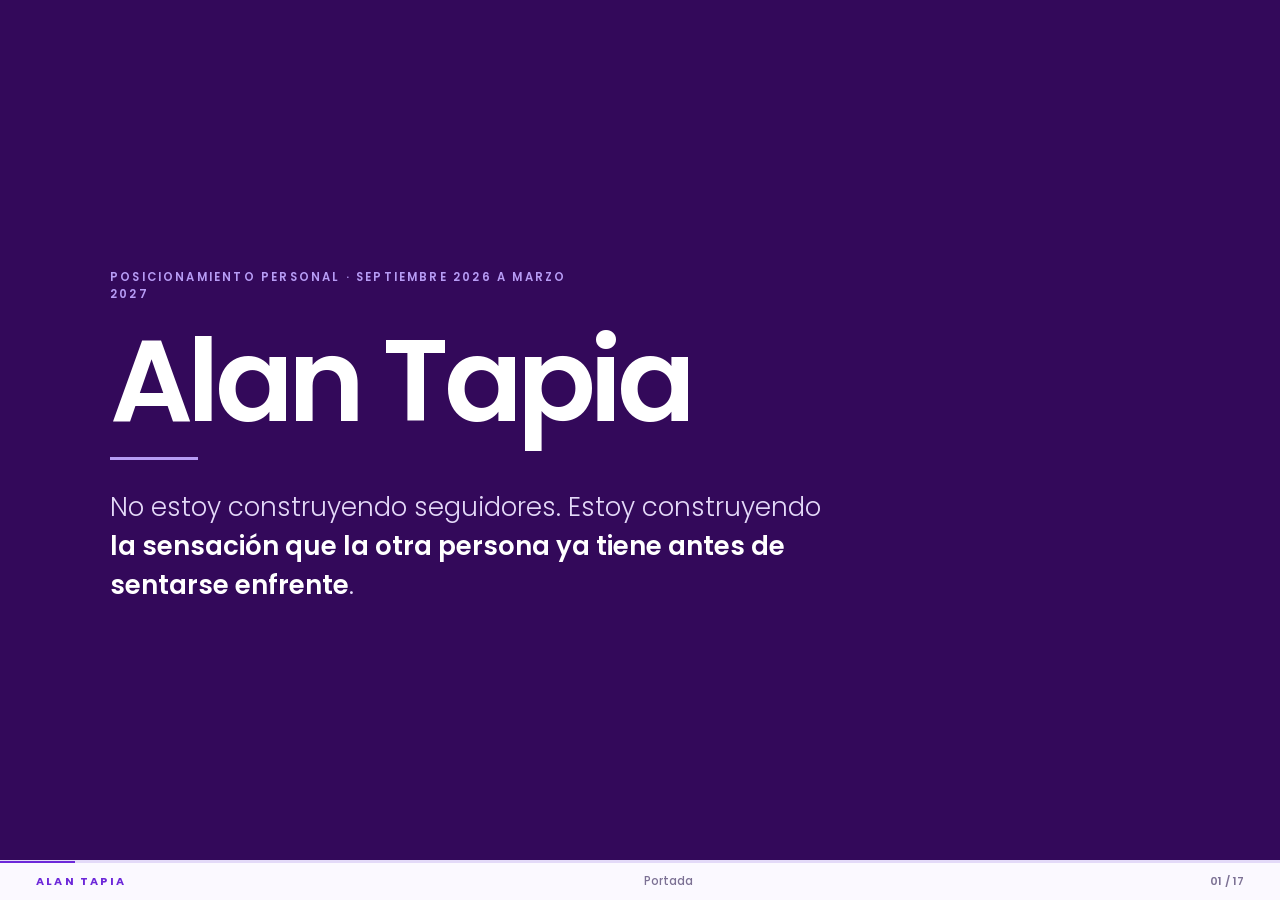
==== index.html @ 5e6dfb10 "Puerta abierta entra en pantalla" ====
<!doctype html>
<html lang="es">
<head>
<meta charset="utf-8">
<meta name="viewport" content="width=device-width, initial-scale=1, viewport-fit=cover">
<meta name="color-scheme" content="light dark">
<meta name="description" content="Alan Tapia. Estrategia de posicionamiento como empresario tecnológico, de septiembre 2026 a marzo 2027.">
<meta property="og:type" content="website">
<meta property="og:title" content="Alan Tapia · Posicionamiento">
<meta property="og:description" content="Dónde estoy, a dónde quiero estar y cómo llego. Septiembre 2026 a marzo 2027.">
<meta property="og:url" content="https://soyalantapia.github.io/">
<meta property="og:locale" content="es_AR">
<meta name="twitter:card" content="summary_large_image">
<meta name="twitter:title" content="Alan Tapia · Posicionamiento">
<meta name="twitter:description" content="Dónde estoy, a dónde quiero estar y cómo llego. Septiembre 2026 a marzo 2027.">
<link rel="icon" href="data:image/svg+xml,%3Csvg xmlns='http://www.w3.org/2000/svg' viewBox='0 0 100 100'%3E%3Crect width='100' height='100' rx='22' fill='%236D28D9'/%3E%3Ctext x='50' y='70' font-family='Poppins,sans-serif' font-size='58' font-weight='600' fill='%23fff' text-anchor='middle'%3EA%3C/text%3E%3C/svg%3E">
<title>Alan Tapia · Posicionamiento</title>
<link rel="preconnect" href="https://fonts.googleapis.com">
<link rel="preconnect" href="https://fonts.gstatic.com" crossorigin>
<link rel="stylesheet" href="https://fonts.googleapis.com/css2?family=Poppins:ital,wght@0,200;0,300;0,400;0,500;0,600;0,700;1,300&display=swap">

<style>
img{max-width:100%}
[hidden]{display:none!important}

:root{
  --fondo:#FBF9FF; --panel:#F3EFFE; --panel2:#ECE4FD;
  --tinta:#20112F; --tinta2:#4C3F63; --tinta3:#7C7194;
  --violeta:#6D28D9; --hondo:#33095A; --hondo2:#4A1685; --claro:#B79CF5;
  --ambar:#A25E0C; --ambar-t:#FBF2E3; --ambar-b:#EBD7B4;
  --regla:#E3DAF8;
  --f:"Poppins","Segoe UI",system-ui,-apple-system,sans-serif;
}
@media (prefers-color-scheme:dark){:root:not([data-theme="light"]){
  --fondo:#130920; --panel:#1D1030; --panel2:#271740;
  --tinta:#F0EAFA; --tinta2:#C3B7D8; --tinta3:#8E82A9;
  --violeta:#B394F5; --hondo:#25073F; --hondo2:#3A1268; --claro:#CDBBFB;
  --ambar:#E2AB5C; --ambar-t:#291C0B; --ambar-b:#4C3516;
  --regla:#34244C;
}}
:root[data-theme="dark"]{
  --fondo:#130920; --panel:#1D1030; --panel2:#271740;
  --tinta:#F0EAFA; --tinta2:#C3B7D8; --tinta3:#8E82A9;
  --violeta:#B394F5; --hondo:#25073F; --hondo2:#3A1268; --claro:#CDBBFB;
  --ambar:#E2AB5C; --ambar-t:#291C0B; --ambar-b:#4C3516;
  --regla:#34244C;
}

*{box-sizing:border-box}
html{scroll-behavior:smooth}
@media (prefers-reduced-motion:reduce){html{scroll-behavior:auto}}
body{margin:0; background:var(--fondo); color:var(--tinta); font-family:var(--f);
  font-size:16px; font-weight:400; line-height:1.5; font-variant-numeric:tabular-nums;
  -webkit-font-smoothing:antialiased}

.deck{height:100svh; overflow-y:auto; scroll-snap-type:y mandatory; scrollbar-width:none}
.deck::-webkit-scrollbar{display:none}
.s{min-height:100svh; scroll-snap-align:start; scroll-snap-stop:always; display:flex;
  flex-direction:column; justify-content:center; overflow-y:auto; background:var(--fondo);
  padding:clamp(30px,4.6vh,60px) clamp(20px,5vw,74px) clamp(58px,7.5vh,80px)}
.s.osc{background:var(--hondo); color:#F4EEFF}
.in{width:100%; max-width:1060px; margin:0 auto}

.rot{display:flex; align-items:center; gap:11px; margin-bottom:clamp(14px,2.2vh,22px)}
.rot .p{width:25px; height:25px; border-radius:50%; background:var(--violeta); color:#fff;
  display:grid; place-items:center; font-size:10px; font-weight:600; flex:none}
.osc .rot .p{background:var(--claro); color:var(--hondo)}
.rot .n{font-size:10.5px; font-weight:600; letter-spacing:.19em; text-transform:uppercase;
  color:var(--tinta3)}
.osc .rot .n{color:var(--claro)}

h1{font-size:clamp(52px,12vw,116px); font-weight:600; line-height:.9; letter-spacing:-.048em;
  margin:0 0 24px; color:#fff}
h2{font-size:clamp(27px,4.4vw,48px); font-weight:600; line-height:1.04; letter-spacing:-.036em;
  margin:0 0 clamp(14px,2.2vh,22px); text-wrap:balance; max-width:22ch}
.osc h2{color:#fff}
h3{font-size:10.5px; font-weight:600; letter-spacing:.15em; text-transform:uppercase;
  color:var(--violeta); margin:0 0 12px}
.osc h3{color:var(--claro)}
.lig{font-weight:300}
/* paginas densas: el titulo cede espacio a la grilla */
.denso h2{font-size:clamp(22px,3.2vw,34px); margin-bottom:12px; max-width:34ch}
.denso .rot{margin-bottom:10px}
.denso > p{font-size:14px; margin-bottom:14px}
.viol{color:var(--violeta); font-weight:600} .osc .viol{color:var(--claro)}

p{margin:0 0 13px; max-width:58ch; font-size:clamp(14.5px,1.55vw,16.5px); font-weight:300;
  line-height:1.5; color:var(--tinta2)}
.osc p{color:#DCD1F3}
p b,li b,td b{font-weight:600; color:var(--tinta)}
.osc p b,.osc li b{color:#fff}
p:last-child{margin-bottom:0}

.cita{font-size:clamp(17px,2.2vw,25px); font-weight:300; font-style:italic; line-height:1.28;
  letter-spacing:-.018em; max-width:26ch; margin:0 0 10px; color:var(--tinta)}
.osc .cita{color:#fff}
.fuente{font-size:10.5px; font-weight:500; letter-spacing:.12em; text-transform:uppercase;
  color:var(--tinta3); margin:0}

ul{list-style:none; padding:0; margin:0; display:flex; flex-direction:column; gap:9px}
/* 🔴 El punto va POSICIONADO, no como celda de grid. Con `display:grid` en el li, cada <b> del
   texto se convertia en su propia celda y el negrita saltaba a la derecha. */
li{position:relative; padding-left:17px; font-size:clamp(14px,1.5vw,16px);
  font-weight:300; line-height:1.42; color:var(--tinta2)}
.osc li{color:#DCD1F3}
li::before{content:""; position:absolute; left:0; top:.62em; width:5px; height:5px;
  border-radius:50%; background:var(--violeta)}
.osc li::before{background:var(--claro)}
.no li::before{background:var(--ambar)}

.dos{display:grid; grid-template-columns:repeat(auto-fit,minmax(310px,1fr));
  gap:clamp(20px,3vw,40px); align-items:start}
.par{display:grid; grid-template-columns:repeat(auto-fit,minmax(250px,1fr)); gap:14px}

.cifras{display:grid; grid-template-columns:repeat(auto-fit,minmax(120px,1fr));
  gap:16px clamp(14px,2.2vw,28px); margin-bottom:22px}
.cifras .c{font-size:clamp(34px,4.6vw,54px); font-weight:600; line-height:.95; letter-spacing:-.05em;
  color:var(--violeta); margin-bottom:6px}
.cifras .q{font-size:12px; font-weight:400; color:var(--tinta3); line-height:1.32}
.cifras .cero .c,.cifras .cero .q{color:var(--ambar)}

.caja{background:var(--panel); border:1px solid var(--regla); border-radius:14px;
  padding:clamp(16px,2vh,22px) clamp(17px,2vw,24px)}
.caja.am{background:var(--ambar-t); border-color:var(--ambar-b)}
.caja.hd{background:var(--hondo2); border-color:var(--hondo2)}
.caja .k{font-size:10px; font-weight:600; letter-spacing:.14em; text-transform:uppercase;
  color:var(--violeta); margin-bottom:11px}
.caja.am .k{color:var(--ambar)} .caja.hd .k{color:var(--claro)}
.caja .big{font-size:clamp(38px,5vw,58px); font-weight:600; line-height:.92; letter-spacing:-.05em;
  color:var(--violeta); margin-bottom:2px}
.caja.am .big{color:var(--ambar)}
.caja .un{font-size:12.5px; font-weight:500; color:var(--tinta2); margin-bottom:12px}
.caja .v{font-size:clamp(15px,1.75vw,18px); font-weight:500; line-height:1.24; color:var(--tinta);
  margin:0 0 8px; max-width:27ch}
.caja.hd .v{color:#fff}
.caja p{font-size:13.5px; margin:0; max-width:44ch}
.caja.hd p{color:#DBCDF3}
.caja li{font-size:14px}

.linea{border-top:1px solid var(--regla)}
.linea > div{display:grid; grid-template-columns:112px 1fr; gap:3px 16px; padding:10px 0;
  border-bottom:1px solid var(--regla)}
.linea .c{font-size:12px; font-weight:600; color:var(--violeta)}
.linea .q{font-size:14px; font-weight:300; color:var(--tinta2); line-height:1.4}
.linea .q b{font-weight:600; color:var(--tinta)}
@media (max-width:560px){.linea > div{grid-template-columns:1fr}}

.tres{display:grid; grid-template-columns:repeat(auto-fit,minmax(215px,1fr)); gap:clamp(18px,2.6vw,34px)}
.tres .b{width:30px; height:30px; border-radius:50%; background:var(--violeta); color:#fff;
  display:grid; place-items:center; font-size:12px; font-weight:600; margin-bottom:11px}
.tres .t{font-size:clamp(19px,2.2vw,23px); font-weight:600; letter-spacing:-.026em; margin-bottom:7px}
.tres p{font-size:14px; margin:0}

.sup{display:grid; grid-template-columns:repeat(auto-fit,minmax(200px,1fr)); gap:0;
  border-top:2px solid var(--tinta)}
.sup > div{padding:13px 22px 17px 0; border-bottom:1px solid var(--regla)}
.sup .d{font-size:clamp(20px,2.3vw,25px); font-weight:600; letter-spacing:-.026em; margin-bottom:3px}
.sup .r{font-size:9.5px; font-weight:600; letter-spacing:.15em; text-transform:uppercase;
  color:var(--violeta); margin-bottom:9px}
.sup p{font-size:13.5px; margin:0}

.fases{display:grid; grid-template-columns:repeat(auto-fit,minmax(230px,1fr)); gap:clamp(20px,3vw,38px)}
.fases > div{border-top:2px solid var(--claro); padding-top:13px}
.fases .w{font-size:9.5px; font-weight:600; letter-spacing:.16em; text-transform:uppercase;
  color:var(--claro); margin-bottom:6px}
.fases .t{font-size:clamp(19px,2.2vw,24px); font-weight:600; letter-spacing:-.028em; line-height:1.1;
  margin-bottom:13px; color:#fff}
.fases li{font-size:13.5px}
.fases .w b{color:#fff}

table{border-collapse:collapse; width:100%; font-size:14.5px; font-weight:300}
th,td{text-align:left; padding:10px 18px 10px 0; border-bottom:1px solid var(--regla)}
th{font-size:9.5px; font-weight:600; letter-spacing:.14em; text-transform:uppercase;
  color:var(--violeta); border-bottom:1px solid var(--tinta)}
td.n2,th.n2{text-align:right; white-space:nowrap; padding-right:0; font-weight:600; color:var(--tinta)}
th.n2{color:var(--violeta)}

.chk{display:flex; flex-direction:column}
.chk > div{display:grid; grid-template-columns:19px 1fr; gap:0 13px; padding:10px 0;
  border-bottom:1px solid var(--regla)}
.chk > div:first-child{border-top:1px solid var(--regla)}
.chk .box{width:13px; height:13px; border:1.5px solid var(--tinta3); border-radius:3px; margin-top:5px}
.chk .rompe .box{border-color:var(--ambar); border-width:2px}
.chk b{font-size:15px; font-weight:500; color:var(--tinta)}
.sello{display:inline-block; font-size:9px; font-weight:600; letter-spacing:.1em;
  text-transform:uppercase; color:var(--ambar); border:1px solid var(--ambar); border-radius:20px;
  padding:1px 7px; margin-left:8px; vertical-align:2px}

.pie{position:fixed; left:0; right:0; bottom:0; z-index:30; background:var(--fondo);
  border-top:1px solid var(--regla)}
.barra{height:2px; background:var(--regla)}
.barra i{display:block; height:2px; background:var(--violeta); width:0; transition:width .25s ease}
@media (prefers-reduced-motion:reduce){.barra i{transition:none}}
.pieb{display:flex; align-items:center; justify-content:space-between; gap:16px;
  padding:10px clamp(20px,5vw,36px)}
.pie .nom{font-size:11px; font-weight:700; letter-spacing:.2em; text-transform:uppercase;
  color:var(--violeta); white-space:nowrap}
.pie .don{font-size:11.5px; font-weight:500; color:var(--tinta3); text-align:center;
  overflow:hidden; text-overflow:ellipsis; white-space:nowrap}
.pie .cta{font-size:11px; font-weight:600; color:var(--tinta3); white-space:nowrap}

/* clientes */
.marcas{display:flex; flex-wrap:wrap; gap:8px; margin-top:11px}
.marcas span{font-size:13px; font-weight:500; color:var(--tinta); background:var(--panel2);
  border-radius:20px; padding:5px 13px; line-height:1.2}
.osc .marcas span{background:#4E2482; color:#F0E8FF}
.rol{border-top:2px solid var(--tinta); padding-top:14px}
.rol .cargo{font-size:clamp(20px,2.5vw,27px); font-weight:600; letter-spacing:-.028em; margin-bottom:4px}
.rol .que{font-size:14px; font-weight:300; color:var(--tinta2); margin:0 0 4px; max-width:44ch}
.rol .k2{font-size:9.5px; font-weight:600; letter-spacing:.15em; text-transform:uppercase;
  color:var(--violeta); margin-top:14px}

/* de donde sale el contenido */
.origenes{display:grid; grid-template-columns:repeat(auto-fit,minmax(136px,1fr)); gap:8px}
.orig{border:1px solid var(--regla); border-radius:11px; padding:10px 12px; background:var(--panel)}
.orig .on{font-size:13.5px; font-weight:600; letter-spacing:-.02em; margin-bottom:4px}
.orig p{font-size:11.5px; margin:0; max-width:none; line-height:1.38}
.orig.eje{background:var(--hondo2); border-color:var(--hondo2); grid-column:span 2}
.orig.w2{grid-column:span 2} .orig.w3{grid-column:span 3}
@media (max-width:760px){.orig.w2,.orig.w3{grid-column:span 1}}
.orig.eje .on{color:#fff} .orig.eje p{color:#DBCDF3}
.orig.eje p b{color:var(--claro); font-weight:600}
@media (max-width:520px){.orig.eje{grid-column:span 1}}

/* razones numeradas, en fila */
.razones{display:grid; grid-template-columns:repeat(auto-fit,minmax(230px,1fr));
  gap:clamp(18px,2.6vw,34px)}
.razones > div{border-top:2px solid var(--violeta); padding-top:13px}
.razones .rn{font-size:11px; font-weight:600; letter-spacing:.16em; color:var(--violeta);
  margin-bottom:7px}
.razones .rt{font-size:clamp(17px,2vw,21px); font-weight:600; letter-spacing:-.024em;
  line-height:1.16; margin-bottom:8px}
.razones p{font-size:14px; margin:0; max-width:none}

/* la cadena de extraccion */
.cadena{display:grid; grid-template-columns:repeat(auto-fit,minmax(190px,1fr)); gap:12px}
.paso{background:var(--panel); border:1px solid var(--regla); border-radius:13px; padding:15px 17px}
.paso .pn{font-size:10px; font-weight:600; letter-spacing:.15em; text-transform:uppercase;
  color:var(--violeta); margin-bottom:6px}
.paso .pt{font-size:clamp(16px,1.9vw,19px); font-weight:600; letter-spacing:-.022em; margin-bottom:5px}
.paso p{font-size:13px; margin:0; max-width:none}

/* verticales */
.verts{display:grid; grid-template-columns:repeat(auto-fit,minmax(215px,1fr)); gap:12px}
.vert p{line-height:1.4}
.vert .por,.vert .conv{font-size:12px}
/* impacto */
.impactos{display:grid; grid-template-columns:repeat(auto-fit,minmax(240px,1fr));
  gap:clamp(13px,2vw,20px); align-items:stretch}
.imp{display:flex; flex-direction:column; border:1px solid var(--regla); border-radius:16px;
  padding:clamp(20px,2.6vh,28px) clamp(19px,2.2vw,26px); background:var(--panel)}
.imp .num{font-size:34px; font-weight:600; color:var(--violeta); line-height:1;
  letter-spacing:-.05em; margin-bottom:14px}
.imp .it{font-size:clamp(19px,2.2vw,24px); font-weight:600; letter-spacing:-.028em;
  margin-bottom:10px; line-height:1.12}
.imp p{font-size:14px; margin:0; max-width:none; line-height:1.45}
.imp.eje{background:var(--hondo2); border-color:var(--hondo2)}
.imp.eje .num{color:var(--claro)} .imp.eje .it{color:#fff} .imp.eje p{color:#DBCDF3}
.imp.eje p b{color:#fff}
.vert{border:1px solid var(--regla); border-radius:13px; padding:15px 17px; background:var(--panel)}
.vert .vn{font-size:clamp(16px,1.85vw,19px); font-weight:600; letter-spacing:-.024em; margin-bottom:5px}
.vert p{font-size:13px; margin:0; max-width:none}
.vert .por,.vert .conv{font-size:12.5px; margin:9px 0 0; padding-top:9px;
  border-top:1px solid var(--regla); color:var(--tinta); line-height:1.4}
.vert .por b{font-weight:600; color:var(--violeta)}
.vert .conv b{font-weight:600; color:var(--ambar)}
.vert.eje .conv{border-top-color:#6B37A8; color:#F0E8FF}
.vert.eje .conv b{color:#F0BE7A}
.vert.eje{background:var(--hondo2); border-color:var(--hondo2)}
.vert.eje .vn{color:#fff} .vert.eje p{color:#DBCDF3}
.vert.eje .por{border-top-color:#6B37A8; color:#F0E8FF}
.vert.eje .por b{color:var(--claro)}

.relato{column-count:2; column-gap:clamp(30px,4.5vw,64px); orphans:2; widows:2}
@media (max-width:760px){.relato{column-count:1}}
.relato p{font-size:clamp(15px,1.7vw,18.5px); font-weight:300; line-height:1.58; max-width:48ch;
  margin:0 0 15px; color:var(--tinta2); break-inside:avoid}
.relato p b{font-weight:600; color:var(--tinta)}
.relato .abre{font-size:clamp(19px,2.3vw,25px); font-weight:400; line-height:1.36;
  color:var(--tinta); letter-spacing:-.012em}
.relato .abre b{font-weight:600; color:var(--violeta)}
.retratos{display:grid; gap:12px}
.retrato{aspect-ratio:3/2; border:1.5px dashed var(--violeta); border-radius:14px; display:grid;
  place-items:center; color:var(--violeta); font-size:11px; font-weight:500; letter-spacing:.09em;
  text-transform:uppercase; opacity:.55; text-align:center; padding:10px}

/* el perfil: los cuatro filtros duros */
.filtros{display:grid; grid-template-columns:repeat(auto-fit,minmax(150px,1fr)); gap:11px;
  margin-bottom:20px}
.filtro{border:1px solid var(--regla); border-radius:13px; padding:14px 16px; background:var(--panel)}
.filtro .fv{font-size:clamp(19px,2.3vw,24px); font-weight:600; letter-spacing:-.026em;
  color:var(--violeta); line-height:1.1; margin-bottom:5px}
.filtro p{font-size:12px; margin:0; max-width:none; line-height:1.35}

/* a quien le hablo: los rubros */
.rubros{display:grid; grid-template-columns:repeat(auto-fit,minmax(230px,1fr)); gap:12px}
.rub{border:1px solid var(--regla); border-radius:13px; padding:15px 17px; background:var(--panel)}
.rub .rn{font-size:clamp(16px,1.85vw,19px); font-weight:600; letter-spacing:-.024em; margin-bottom:5px}
.rub p{font-size:12.5px; margin:0; max-width:none; line-height:1.4}
.rub .pd{font-size:11.5px; margin-top:9px; padding-top:9px; border-top:1px solid var(--regla);
  color:var(--tinta); line-height:1.35}
.rub .pd b{color:var(--violeta); font-weight:600}

/* conferencias: la galeria */
.galeria{display:grid; grid-template-columns:repeat(auto-fit,minmax(148px,1fr));
  gap:clamp(9px,1.1vw,13px)}
.ev{border:1px solid var(--regla); border-radius:14px; overflow:hidden; background:var(--panel);
  display:flex; flex-direction:column}
.ev img{width:100%; aspect-ratio:16/10; object-fit:cover; display:block; background:var(--panel2)}
.ev .ico{width:100%; aspect-ratio:16/10; display:grid; place-items:center; font-size:30px;
  background:var(--panel2); line-height:1}
.ev .pie2{padding:9px 11px 11px}
.ev .ec{font-size:12.5px; font-weight:600; line-height:1.25; letter-spacing:-.018em;
  color:var(--tinta); margin-bottom:3px}
.ev .em{font-size:10.5px; color:var(--tinta3); line-height:1.3}

/* huecos para fotos y logos */
.fotos{display:grid; grid-template-columns:repeat(auto-fit,minmax(150px,1fr)); gap:12px; margin-top:6px}
.hueco{aspect-ratio:4/3; border:1.5px dashed var(--violeta); border-radius:12px; display:grid;
  place-items:center; color:var(--violeta); font-size:11px; font-weight:500; letter-spacing:.08em;
  text-transform:uppercase; opacity:.55; text-align:center; padding:8px}
.osc .hueco{border-color:var(--claro); color:var(--claro)}

/* salas */
.salas{display:grid; grid-template-columns:repeat(auto-fit,minmax(150px,1fr)); gap:7px}
.sala{border:1px solid var(--regla); border-radius:11px; padding:7px 10px; background:var(--panel)}
.sala .n2b{font-size:clamp(13px,1.45vw,15px); font-weight:600; letter-spacing:-.022em;
  margin-bottom:3px; line-height:1.2}
.sala p{font-size:11px; margin:0; max-width:none; line-height:1.32}
.sala.porver{border-color:var(--ambar-b); background:var(--ambar-t)}
.sala.vacia{border-style:dashed; border-color:var(--violeta); background:transparent; opacity:.6;
  display:grid; place-items:center; min-height:84px; color:var(--violeta); font-size:11.5px;
  font-weight:500; text-align:center}
:focus-visible{outline:2px solid var(--violeta); outline-offset:3px}

/* la inversion, centrada */
.centro{text-align:center}
.centro h2,.centro p{margin-left:auto; margin-right:auto}
.cifrota{font-size:clamp(42px,8vw,96px); font-weight:600; line-height:.96;
  letter-spacing:-.05em; color:var(--violeta); margin:0 auto; max-width:14ch}
.cifrota small{display:block; font-size:.19em; font-weight:600; letter-spacing:.19em;
  text-transform:uppercase; color:var(--tinta3); margin-top:18px}
.gastos{display:grid; grid-template-columns:repeat(auto-fit,minmax(220px,1fr));
  gap:14px; max-width:600px; margin:24px auto 0}
.gasto{border:1px solid var(--regla); border-radius:16px; padding:22px 24px; background:var(--panel)}
.gasto .gm{font-size:clamp(26px,3.6vw,38px); font-weight:600; letter-spacing:-.04em;
  color:var(--tinta); line-height:1; margin-bottom:8px}
.gasto .gq{font-size:14px; color:var(--tinta2); line-height:1.4}
.noes{margin:22px 0 0; padding:13px 16px; border-radius:13px; background:var(--panel2);
  font-size:clamp(13px,1.55vw,15.5px); color:var(--tinta2); max-width:none; line-height:1.45}
.noes b{color:var(--tinta)}

/* en telefono el snap estorba: pasa a documento normal */
@media (max-width:760px){
  .deck{height:auto; overflow:visible; scroll-snap-type:none}
  .s{min-height:0; overflow:visible; scroll-snap-align:none; scroll-snap-stop:normal;
    justify-content:flex-start; padding:32px 20px 36px; border-bottom:1px solid var(--regla)}
  .s.osc{border-bottom-color:var(--hondo2)}
  .s:last-of-type{border-bottom:0; padding-bottom:64px}
  .in{max-width:none}
}
.salas.seis{grid-template-columns:repeat(6,1fr)}
@media (max-width:900px){.salas.seis{grid-template-columns:repeat(auto-fit,minmax(150px,1fr))}}
.sala.fria{background:transparent; border-style:dashed}
.sala.fria .n2b{color:var(--tinta2)}
</style>
</head>
<body>

<div class="deck" id="deck">

<!-- PORTADA -->
<section class="s osc" data-t="Portada">
  <div class="in">
    <p style="font-size:11.5px; font-weight:600; letter-spacing:.19em; text-transform:uppercase;
      color:var(--claro); margin-bottom:26px">Posicionamiento personal · Septiembre 2026 a marzo 2027</p>
    <h1>Alan Tapia</h1>
    <div style="width:88px; height:3px; background:var(--claro); margin:0 0 28px"></div>
    <p style="font-size:clamp(18px,2.5vw,26px); max-width:42ch; color:#E4D9F8">No estoy construyendo
    seguidores. Estoy construyendo <b>la sensación que la otra persona ya tiene antes de sentarse
    enfrente</b>.</p>
  </div>
</section>

<!-- 02 · DONDE ESTOY -->
<section class="s" data-t="Dónde estoy">
  <div class="in">
    <div class="rot"><span class="p">01</span><span class="n">Dónde estoy</span></div>
    <h2>Fundé Deenex y la opero. También fundé Xnod.</h2>
    <p style="font-size:clamp(15px,1.75vw,18px); margin:-4px 0 4px; max-width:62ch">Entre las dos, <b>cien locales operando</b> todos los días encima de lo que construí. <span style="color:var(--tinta3)">Corte 28/08/2026.</span></p>

    <div class="dos">
      <div class="rol">
        <div class="cargo">CEO de <span class="viol">Deenex</span></div>
        <p class="que">Tecnología para cadenas que operan muchos locales a la vez: integra los
        sistemas que ya usan y los deja funcionando como uno solo.</p>
        <div class="k2">Clientes</div>
        <div class="marcas">
          <span>Nucha</span><span>Hatsu</span><span>Tostado Club</span><span>Konex</span>
          <span>Palta</span><span>Pannus</span><span>Coquitos</span><span>Eneldo</span>
          <span>Papanato</span><span>Quem</span><span>Monti</span><span>La Fábrica</span>
          <span>Club Glorias</span>
        </div>
      </div>

      <div class="rol">
        <div class="cargo">Fundador de <span class="viol">Xnod</span></div>
        <p class="que">Software a medida para empresas que necesitan una pieza que no existe en el
        mercado, de punta a punta.</p>
        <div class="k2">Clientes</div>
        <div class="marcas">
          <span>Speed</span><span>GDL</span><span>Edifiseco</span><span>Trade Point</span>
          <span>Okinoi</span><span>CDE</span><span>Ancestral Seed</span>
        </div>
      </div>
    </div>

  </div>
</section>

<!-- EMPRENDIENDO -->
<section class="s" data-t="Dónde estoy">
  <div class="in">
    <div class="rot"><span class="p">02</span><span class="n">Dónde estoy</span></div>
    <h2>Emprendiendo.</h2>

    <div class="tres" style="margin-top:22px; align-items:start">
      <div class="rol">
        <div class="cargo">Fundador de <span class="viol">MyAlquiler</span></div>
        <p class="que">Plataforma de administración de alquileres para inmobiliarias: contratos,
        conciliación de pagos, cuenta recaudadora y facturación automática.</p>
      </div>

      <div class="rol">
        <div class="cargo">Fundador de <span class="viol">MiSanPedro</span></div>
        <p class="que">Plataforma cívica de la ciudad de San Pedro: descuentos y cupones para el
        vecino, panel de gestión para el comercio adherido.</p>
        <div class="k2">Socios</div>
        <div class="marcas">
          <span>Presidente del Centro de Comercio de San Pedro</span>
          <span>Ex presidente del Centro de Comercio de San Pedro</span>
        </div>
      </div>

      <div class="rol">
        <div class="cargo"><span class="viol">Advisor</span></div>
        <p class="que">Acompaño la decisión de producto y de tecnología, sin operar el día a día.</p>
        <div class="k2">Empresas</div>
        <div class="marcas">
          <span>MiDatoPay</span><span>Vera</span><span>CityPolling</span>
        </div>
      </div>
    </div>
  </div>
</section>

<!-- CONFERENCIAS -->
<section class="s" data-t="Conferencias">
  <div class="in">
    <div class="rot"><span class="p">03</span><span class="n">Conferencias</span></div>
    <h2 class="lig" style="max-width:30ch">Donde comparto <span class="viol">lo que vivo</span>.</h2>
    <p style="margin-bottom:18px; max-width:66ch">Conferencias, paneles, podcasts y
    capacitaciones sobre tecnología aplicada a los negocios, operación y liderazgo. Es lo que
    estoy haciendo cuando no estoy operando mis empresas.</p>
    <div class="galeria">
      <div class="ev"><img src="https://soyalantapia.github.io/landing-page-soyalantapia/fotos/event-1.jpg" alt="Aceleración de startups" loading="lazy">
        <div class="pie2"><div class="ec">Aceleración de startups</div><div class="em">Workshop · Buenos Aires</div></div></div>
      <div class="ev"><img src="https://soyalantapia.github.io/landing-page-soyalantapia/fotos/event-3.jpg" alt="Uso de IA" loading="lazy">
        <div class="pie2"><div class="ec">Uso de IA</div><div class="em">Charla · San Pedro</div></div></div>
      <div class="ev"><img src="https://soyalantapia.github.io/landing-page-soyalantapia/fotos/event-5.jpg" alt="Aceleradora Sparklab" loading="lazy">
        <div class="pie2"><div class="ec">Aceleradora Sparklab</div><div class="em">Programa de aceleración</div></div></div>
      <div class="ev"><img src="https://soyalantapia.github.io/landing-page-soyalantapia/fotos/event-6.jpg" alt="Charla de negocios" loading="lazy">
        <div class="pie2"><div class="ec">Charla de negocios</div><div class="em">Conferencia · San Pedro</div></div></div>
      <div class="ev"><img src="https://soyalantapia.github.io/landing-page-soyalantapia/fotos/event-2014.jpg" alt="Entrevista en podcast" loading="lazy">
        <div class="pie2"><div class="ec">Entrevista en podcast</div><div class="em">Negocios · Internacional</div></div></div>
      <div class="ev"><img src="https://soyalantapia.github.io/landing-page-soyalantapia/fotos/event-startup-nicho.jpg" alt="Cómo crear una startup en un nicho" loading="lazy">
        <div class="pie2"><div class="ec">Cómo crear una startup en un nicho</div><div class="em">Conferencia · Inmobiliario</div></div></div>
      <div class="ev"><div class="ico">🎙️</div>
        <div class="pie2"><div class="ec">Veinte episodios de radio</div><div class="em">Radio Génesis · San Pedro</div></div></div>
      <div class="ev"><div class="ico">💻</div>
        <div class="pie2"><div class="ec">Charla para CPI</div><div class="em">Webinar · Online</div></div></div>
      <div class="ev"><div class="ico">🏢</div>
        <div class="pie2"><div class="ec">Cómo trabajar la tecnología en el mercado inmobiliario</div><div class="em">Charla · CUCICBA</div></div></div>
      <div class="ev"><div class="ico">🎓</div>
        <div class="pie2"><div class="ec">Charla de motivación a jóvenes</div><div class="em">Instituto Cervantes</div></div></div>
    </div>
  </div>
</section>

<!-- A DONDE QUIERO ESTAR -->
<section class="s" data-t="A dónde quiero estar">
  <div class="in">
    <div class="rot"><span class="p">04</span><span class="n">A dónde quiero estar</span></div>
    <div class="dos">
      <div>
        <h2 class="lig" style="font-size:clamp(27px,4.4vw,48px)">En marzo de 2027 soy
        <span class="viol">referente como empresario tecnológico</span>.</h2>
        <p style="font-size:clamp(15px,1.75vw,18px)">Y eso se nota en una sola cosa: cuando entro a
        una reunión, el otro ya sabe quién soy. No tiene que ser un lead caliente. <b>Cuando llego,
        ya soy alguien de confianza.</b></p>
        <p style="margin-top:14px"><b>Yo digo fundé y opero. Empresario tecnológico lo dicen los otros.</b> Hoy me presento de seis formas distintas según la sala. Esa es la que hay que dejar, y no es una que me pongo yo: es dónde quiero que me pongan.</p>
      </div>
      <div class="caja">
        <div class="k">Qué tendríamos que lograr</div>
        <ul>
          <li><b>Que nos empiecen a llamar.</b> Invitaciones a eventos, a medios y a podcasts que
          llegan solas, sin que nadie las salga a buscar</li>
          <li><b>Que los empresarios sepan quién soy antes de la reunión</b>, y que no haya que
          presentarse</li>
          <li><b>Que las empresas se acerquen con su problema</b>, en vez de que yo salga a
          prospectar</li>
          <li><b>Que me busquen para saber qué pienso</b>, y no sólo para saber qué vendo</li>
          <li><b>Que la primera página de Google</b> al buscar mi nombre la controle yo</li>
          <li><b>Que la charla tenga precio</b>, y que sea cualquier número mayor a cero</li>
        </ul>
      </div>
    </div>
  </div>
</section>

<!-- A QUIEN LE HABLO -->
<section class="s" data-t="A quién le hablo">
  <div class="in">
    <div class="rot"><span class="p">05</span><span class="n">A quién le hablo</span></div>
    <h2 class="lig">A <span class="viol">emprendedores y empresarios pymes</span>.</h2>
    <p style="font-size:clamp(15px,1.75vw,18px); margin-bottom:26px">Escucharme es poder ver a un
    empresario tecnológico. Y de ahí sale lo único que busco: <b>que quieran armar negocios
    conmigo</b>.</p>

    <div class="tres">
      <div><div class="b">1</div><div class="t">Confianza</div>
        <p>Que cuando llego a la mesa, el otro ya decidió que puede contar conmigo.</p></div>
      <div><div class="b">2</div><div class="t">Credibilidad</div>
        <p>Que lo que digo se sostenga porque opero, no porque lo cuento bien.</p></div>
      <div><div class="b">3</div><div class="t">Referente de opinión</div>
        <p>Que me busquen para saber qué pienso, y no sólo para saber qué vendo.</p></div>
    </div>

    <p class="noes"><b>A quién no le hablo.</b> No le hablo al que quiere aprender a emprender, ni al que busca motivación, ni a la corporación que necesita una consultora. Le hablo al dueño que ya tiene la empresa andando, empleados y un problema que le cuesta plata todos los meses.</p>

  </div>
</section>

<!-- A QUIEN LE HABLO · RUBROS -->
<section class="s" data-t="A quién le hablo">
  <div class="in">
    <div class="rot"><span class="p">06</span><span class="n">A quién le hablo</span></div>
    <h2>Los rubros, y por dónde llego a cada uno.</h2>
    <div class="rubros" style="margin-top:20px">
      <div class="rub"><div class="rn">Gastronomía</div>
        <p>Cadenas, restaurantes y cafeterías con varios locales.</p>
        <p class="pd"><b>Por dónde llego.</b> Sabores Tech, y las cadenas que ya trabajan conmigo.</p></div>
      <div class="rub"><div class="rn">Inmobiliario</div>
        <p>Inmobiliarias, corredores y desarrolladores.</p>
        <p class="pd"><b>Por dónde llego.</b> CUCICBA, CPI y Century.</p></div>
      <div class="rub"><div class="rn">Franquicias</div>
        <p>Franquiciantes y franquiciados que quieren escalar.</p>
        <p class="pd"><b>Por dónde llego.</b> AAMF y Expo Franquicias.</p></div>
      <div class="rub"><div class="rn">Comercio y retail</div>
        <p>Comercios que quieren crecer y todavía manejan todo a mano.</p>
        <p class="pd"><b>Por dónde llego.</b> Cámaras de Comercio de San Pedro y de San Antonio de Areco.</p></div>
      <div class="rub"><div class="rn">Fintech y servicios financieros</div>
        <p>Empresas que ya son digitales y necesitan operar mejor.</p>
        <p class="pd"><b>Por dónde llego.</b> Cámara Argentina de Fintech.</p></div>
      <div class="rub"><div class="rn">Sector público y asociaciones</div>
        <p>Municipios, federaciones y colegios profesionales.</p>
        <p class="pd"><b>Por dónde llego.</b> Municipio, Federación de Bomberos y UPM.</p></div>
    </div>
  </div>
</section>

<!-- CONTENIDO -->
<section class="s" data-t="Contenido">
  <div class="in">
    <div class="rot"><span class="p">07</span><span class="n">Contenido</span></div>
    <h2 class="lig" style="max-width:28ch">Todo el contenido me muestra
    <span class="viol">hablando</span>. Nunca a cámara.</h2>

    <div class="razones" style="margin-top:26px">
      <div>
        <div class="rn">El eje</div>
        <div class="rt">Autoridad en tecnología aplicada a los negocios</div>
        <p>Todo lo que se publica me muestra parado en ese lugar. No es contenido sobre mí: es
        contenido donde se me ve resolviendo, explicando o discutiendo eso. <b>Si una pieza no aporta
        a esa autoridad, no sale.</b></p>
      </div>
      <div>
        <div class="rn">La regla</div>
        <div class="rt">Jamás grabo mirando a la cámara</div>
        <p>Siempre hablándole a otro: una charla, un panel, una entrevista, una mesa. Es la única
        regla del sistema y <b>no se rompe aunque una pieza a cámara rinda más</b>, porque lo que
        rinde ahí es lo que no quiero ser.</p>
      </div>
      <div>
        <div class="rn">Por qué</div>
        <div class="rt">El formato es el posicionamiento</div>
        <p>A un tipo que le habla a la cámara lo leen como creador de contenido. A uno al que
        escuchan en un escenario lo leen como alguien relevante. <b>No hace falta que yo afirme nada:
        la escena lo afirma sola.</b></p>
      </div>
    </div>
  </div>
</section>

<!-- DE DONDE SALE -->
<section class="s" data-t="Formato de contenido">
  <div class="in denso">
    <div class="rot"><span class="p">08</span><span class="n">Formato de contenido</span></div>
    <h2 class="lig">El contenido ya existe. <span class="viol">Hay que ir a buscarlo.</span></h2>
    <div class="origenes" style="margin:20px 0 22px">
      <div class="orig eje"><div class="on">Espacio conversación</div>
        <p>El podcast que vamos a hacer en CCM. Montamos el espacio adentro del evento y <b>se lo vendemos al organizador</b>: él se lleva contenido, yo me llevo escenario y material.</p></div>
      <div class="orig"><div class="on">Conferencias</div>
        <p>Charla ante público. Video entero, cortes, citas y fotos del mismo día.</p></div>
      <div class="orig"><div class="on">Medios</div>
        <p>Radio, streaming, TV y prensa. Deja audio, recorte y link para Google.</p></div>
      <div class="orig"><div class="on">Paneles</div>
        <p>Con otros en escena. Muestra simetría, que una charla solo no muestra.</p></div>
      <div class="orig"><div class="on">Mesas de mentoría</div>
        <p>Grupo chico y problema concreto. El material es útil, no es escena.</p></div>
      <div class="orig"><div class="on">Podcast</div>
        <p>Como invitado. El formato entrevista es el que más se parece a lo que quiero mostrar.</p></div>
      <div class="orig"><div class="on">Entrevista</div>
        <p>Uno a uno, con un periodista o un colega. Sale nota y sale recorte.</p></div>
      <div class="orig"><div class="on">Colegios</div>
        <p>CUCICBA y CPI. Respaldo institucional, que es lo que Google indexa mejor.</p></div>
      <div class="orig"><div class="on">Municipio</div>
        <p>Eventos y programas públicos. Traen prensa local y foto institucional.</p></div>
      <div class="orig w2"><div class="on">Podcast gastronómico propio</div>
        <p>El formato que no depende de que me inviten: lo produzco yo, elijo al invitado
        y sale cuando quiero. <b>Es la única puerta que es mía.</b></p></div>
      <div class="orig w3"><div class="on">Entrevistas preparadas</div>
        <p><b>Me entrevistan a mí.</b> Buscamos una conductora, un influencer o alguien con
        audiencia y la armamos nosotros: elijo el tema y controlo el corte, pero la escena es
        la que corresponde. <b>No le hablo a la cámara: me preguntan.</b></p></div>
    </div>
  </div>
</section>

<!-- VERTICALES 1 -->
<section class="s" data-t="Verticales">
  <div class="in">
    <div class="rot"><span class="p">09</span><span class="n">Verticales</span></div>
    <h2>Verticales de contenido: donde ya tengo la prueba.</h2>
    <div class="verts" style="margin-top:18px">
      <div class="vert eje"><div class="vn">Gastronomía</div>
        <p>La vertical donde mi palabra tiene peso comprobable.</p>
        <p class="por"><b>Por qué me escucharían.</b> Porque cien locales dependen todos los días de que lo que construí funcione. No es un caso de estudio: es el sistema con el que operan, y cuando se cae me llaman a mí. Nadie que hable de este rubro tiene esa vista adentro de cien mostradores a la vez.</p>
        <p class="conv"><b>Por qué nos conviene hablarle.</b> Porque es donde el costo de convencer es más bajo: el que duda puede llamar a cualquiera de las cadenas que ya trabajan conmigo. Y es un rubro donde todos se conocen, así que una charla bien dada se cuenta sola en el resto del mercado.</p></div>
      <div class="vert eje"><div class="vn">Resolver problemas en empresas con tecnología</div>
        <p>El problema concreto primero, la herramienta después.</p>
        <p class="por"><b>Por qué me escucharían.</b> Porque es literalmente por lo que me pagan. Es el trabajo, no una charla sobre el trabajo. Y de todas las veces que lo hice me llevé lo mismo: el problema nunca es el que dicen que es. Hablo del paso anterior a comprar la herramienta, que es el que nadie explica.</p>
        <p class="conv"><b>Por qué nos conviene hablarle.</b> Porque es la única conversación que termina en una reunión comercial sin que yo la empuje: el que tiene el problema me busca. Es la vertical que convierte contenido en negocio sin pedir nada.</p></div>
      <div class="vert eje"><div class="vn">Comercio</div>
        <p>Cómo se vende hoy, y qué dejó de funcionar.</p>
        <p class="por"><b>Por qué me escucharían.</b> Porque vendo desde los 13 y no paré. Empecé puerta a puerta con cien paños y hoy vendo tecnología a empresas. No lo estudié, lo hice, y conozco las dos puntas del oficio: la calle y la mesa grande.</p>
        <p class="conv"><b>Por qué nos conviene hablarle.</b> Porque el comerciante que quiere crecer es el que más rápido entiende que necesita tecnología. Es la audiencia más grande del país, y nadie le habla en serio: le hablan de motivación o le venden software, nunca de vender.</p></div>
    </div>
  </div>
</section>

<!-- VERTICALES 2 -->
<section class="s" data-t="Verticales">
  <div class="in">
    <div class="rot"><span class="p">10</span><span class="n">Verticales</span></div>
    <h2>Las que sostienen la categoría.</h2>
    <div class="verts" style="margin-top:18px">
      <div class="vert"><div class="vn">Tecnología</div>
        <p>El eje que cruza a todas las demás.</p>
        <p class="por"><b>Por qué me escucharían.</b> Porque todavía escribo el código. No dirijo a los que construyen: construyo, y hace cuatro años que no paro. Cuando me preguntan si algo se puede hacer, no consulto con nadie.</p>
        <p class="conv"><b>Por qué nos conviene hablarle.</b> Porque es lo que me da la categoría. Sin este tema soy un comerciante que opina; con este soy un empresario tecnológico, y esa palabra es la que define con quién se sienta el que decide.</p></div>
      <div class="vert"><div class="vn">Empresas</div>
        <p>Cómo se opera de verdad, no cómo se cuenta en un caso de éxito.</p>
        <p class="por"><b>Por qué me escucharían.</b> Porque las opero yo, a los 25, y no delego la parte fea. Hablo de nómina, de márgenes y de gente que se va: lo aburrido, que es justo lo que ningún caso de éxito cuenta.</p>
        <p class="conv"><b>Por qué nos conviene hablarle.</b> Porque acá está el que decide. El dueño de pyme no consume contenido de tecnología: consume contenido de cómo manejar su empresa, y por ahí le entra todo lo demás.</p></div>
      <div class="vert"><div class="vn">Economía</div>
        <p>Lo que hace la macro adentro de un negocio chico.</p>
        <p class="por"><b>Por qué me escucharían.</b> Porque veo el mismo viernes a la noche en cien mostradores de dueños distintos, al mismo tiempo. No leo el dato en un informe: lo veo pasar antes de que salga publicado.</p>
        <p class="conv"><b>Por qué nos conviene hablarle.</b> Porque es lo que todos miran todos los días. Es la puerta de entrada más ancha que hay, y desde ahí se baja a lo mío en dos frases.</p></div>
    </div>
  </div>
</section>

<!-- VERTICALES 3 -->
<section class="s" data-t="Verticales">
  <div class="in">
    <div class="rot"><span class="p">11</span><span class="n">Verticales</span></div>
    <h2>Las que abren puertas.</h2>
    <div class="verts" style="margin-top:18px">
      <div class="vert"><div class="vn">Situación del país con la tecnología</div>
        <p>Dónde estamos parados de verdad, contra dónde decimos que estamos.</p>
        <p class="por"><b>Por qué me escucharían.</b> Porque trabajo con empresas que no son tecnológicas y tienen que volverse una. Ahí se ve el país real: no el de los anuncios, el de la empresa que todavía anota en papel.</p>
        <p class="conv"><b>Por qué nos conviene hablarle.</b> Porque es el tema que los medios levantan sin que se lo pidas. Es la vertical que más rápido consigue prensa y lugar en un panel.</p></div>
      <div class="vert"><div class="vn">Innovación</div>
        <p>Qué cambia algo, y qué es sólo comprar una herramienta nueva.</p>
        <p class="por"><b>Por qué me escucharían.</b> Porque vi de cerca qué se adopta y qué se abandona a los tres meses. La mayoría se abandona, y sé por qué: se compra la herramienta antes de entender el problema.</p>
        <p class="conv"><b>Por qué nos conviene hablarle.</b> Porque es el tema de las cámaras y los colegios. Es con lo que se entra a CUCICBA, CPI, AAMF o Cámara Fintech, que son exactamente las salas que hoy no tengo.</p></div>
      <div class="vert"><div class="vn">Innovación en tiempos de crisis</div>
        <p>Cuando no hay plata para experimentar.</p>
        <p class="por"><b>Por qué me escucharían.</b> Porque construí todo lo que tengo sin capital de afuera, en los últimos cuatro años y en este país. Es el único contexto que conozco, y es el mismo que están viviendo los que me escuchan.</p>
        <p class="conv"><b>Por qué nos conviene hablarle.</b> Porque es lo único que un dueño con la caja ajustada tiene tiempo de escuchar. Es el ángulo que hace que el resto entre: si no hablás de la restricción, no te escuchan hablar de nada.</p></div>
    </div>
  </div>
</section>

<!-- IMPACTO 1 -->
<section class="s" data-t="El impacto">
  <div class="in">
    <div class="rot"><span class="p">12</span><span class="n">El impacto</span></div>
    <h2>Qué cambia si las nueve verticales funcionan.</h2>
    <div class="impactos" style="margin-top:22px">
      <div class="imp eje">
        <div class="num">01</div>
        <div class="it">Podemos entrar a cualquier evento</div>
        <p>Con nueve verticales cubiertas dejamos de depender de un solo tema. Entramos a un evento de comercio, a una cámara inmobiliaria, a una mesa de economía o a un panel de tecnología, con el mismo material y sin forzar nada. <b>Esa flexibilidad es lo que consigue el volumen de escenarios, y el volumen de escenarios es lo que consigue el material.</b></p>
      </div>
      <div class="imp eje">
        <div class="num">02</div>
        <div class="it">Las empresas se acercan solas</div>
        <p>El que tiene el problema busca al que habla del problema. Deja de ser prospección y pasa a ser una conversación que arranca el otro. <b>Es exactamente el indicador que hoy está en cero: invitaciones y consultas entrantes que nadie gestionó.</b></p>
      </div>
      <div class="imp">
        <div class="num">03</div>
        <div class="it">El lugar está vacío</div>
        <p>Hoy no hay alguien serio hablando de aplicar tecnología de verdad en empresas que no son tecnológicas. Hay vendedores de software y hay motivadores. <b>No hay un empresario que opere, que construya, y que además lo explique.</b> Ese lugar no está disputado: está libre.</p>
      </div>
    </div>
  </div>
</section>

<!-- IMPACTO 2 -->
<section class="s" data-t="El impacto">
  <div class="in">
    <div class="rot"><span class="p">13</span><span class="n">El impacto</span></div>
    <h2>Y lo que queda después de cada aparición.</h2>
    <div class="impactos" style="margin-top:22px">
      <div class="imp eje">
        <div class="num">04</div>
        <div class="it">Contactos</div>
        <p>Cada escenario deja gente, y no hablo de seguidores: nombres con los que se puede hablar al día siguiente. <b>De un solo evento salen más contactos útiles que de un mes de prospección</b>, y llegan predispuestos, porque me vieron hablar antes de darme la mano.</p>
      </div>
      <div class="imp eje">
        <div class="num">05</div>
        <div class="it">Credibilidad y confianza</div>
        <p>Es lo que hace que la reunión empiece resuelta. El que me vio en un escenario ya decidió que puede confiar antes de sentarse. <b>Eso no se compra con publicidad y no se consigue explicándolo: se consigue mostrándolo.</b></p>
      </div>
      <div class="imp">
        <div class="num">06</div>
        <div class="it">Apertura</div>
        <p>Puertas que hoy están cerradas y se abren solas: cámaras, colegios, medios y eventos que no me invitan porque todavía no saben que existo. <b>Cada aparición hace más barata la siguiente</b>, y en algún punto dejo de pedirlas.</p>
      </div>
    </div>
  </div>
</section>

<!-- LA INVERSION -->
<section class="s" data-t="La inversión">
  <div class="in centro">
    <div class="rot" style="justify-content:center"><span class="p">14</span><span class="n">La inversión</span></div>

    <p class="cifrota">Un millón de pesos<br>mensuales<small>Septiembre a diciembre</small></p>

    <h3 style="margin:34px 0 0; text-align:center">Gasto planificado</h3>
    <div class="gastos">
      <div class="gasto">
        <div class="gm">$500.000</div>
        <div class="gq">en ads</div>
      </div>
      <div class="gasto">
        <div class="gm">$500.000</div>
        <div class="gq">en un community manager</div>
      </div>
    </div>

    <p style="font-size:clamp(16px,1.9vw,19px); font-weight:300; color:var(--tinta); max-width:46ch;
      margin-top:34px"><b>Si de acá a enero se genera algún ingreso, va entero a reinversión.</b>
      No se retira un peso en todo el semestre.</p>
  </div>
</section>

<!-- PUERTA ABIERTA -->
<section class="s" data-t="Puerta abierta">
  <div class="in denso">
    <div class="rot"><span class="p">15</span><span class="n">Puerta abierta</span></div>
    <h2>Las salas, y quién me abre cada una.</h2>

    <div class="k2" style="margin:14px 0 7px">Abierta. Hay alguien adentro</div>
    <div class="salas">
      <div class="sala"><div class="n2b">AAMF</div>
        <p>Marcas y franquicias. <b>Ezequiel Devoto</b>, con reunión tomada en agosto.</p></div>
      <div class="sala"><div class="n2b">Federación de Bomberos</div>
        <p>Armé el frente de tecnología y di el taller en junio. <b>Es la que ya ocurrió.</b></p></div>
      <div class="sala"><div class="n2b">Endeavor</div>
        <p><b>Deenex quedó seleccionada para Conecta Inversor</b> en mayo. Tres contactos con nombre adentro.</p></div>
      <div class="sala"><div class="n2b">Consultores de Empresa</div>
        <p>Cliente de Xnod. Les coticé $500.000 y dijeron que no. La vuelta: <b>gratis, pero traen a sus clientes y consiguen sponsors.</b> Así dicen que sí.</p></div>
      <div class="sala"><div class="n2b">Century 21</div>
        <p><b>Gastón Vaschetti</b> me pidió una charla del rubro. Mandé la propuesta en julio.</p></div>
      <div class="sala"><div class="n2b">Cámara Argentina de Fintech</div>
        <p><b>Soy amigo del presidente y del fundador de la cámara.</b></p></div>
      <div class="sala"><div class="n2b">UPM</div>
        <p>Unión de Parlamentarios del Mercosur. <b>Soy amigo del presidente y del director general.</b></p></div>
      <div class="sala"><div class="n2b">Centro de Comercio de San Pedro</div>
        <p><b>Su presidente y su ex presidente son socios míos</b> en MiSanPedro.</p></div>
      <div class="sala"><div class="n2b">CASE</div>
        <p><b>Los dos ex presidentes son amigos míos.</b></p></div>
      <div class="sala"><div class="n2b">Cámara de Comercio de San Antonio de Areco</div>
        <p><b>Soy amigo del ex intendente.</b></p></div>
      <div class="sala"><div class="n2b">DeNoticias</div>
        <p><b>Su presidente es amigo mío.</b></p></div>
      <div class="sala"><div class="n2b">Revista GAF</div>
        <p><b>Amistad genuina con los dueños</b>, y están abiertos a hacer cosas juntos.</p></div>
      <div class="sala"><div class="n2b">Mutual Hirigoyen</div>
        <p><b>Siempre me quisieron.</b> Lo que siempre costó fue coordinar.</p></div>
      <div class="sala"><div class="n2b">Manuel Casaubon</div>
        <p>Influencer y creador de marca. <b>Muy amigo mío.</b> Que me entreviste.</p></div>
    </div>

    <div class="k2" style="margin:13px 0 7px">A abrir. Todavía falta el nombre</div>
    <div class="salas seis">
      <div class="sala fria"><div class="n2b">Cluster de Franquicias de Córdoba</div>
        <p>Sesenta empresas. Lo preside <b>Sebastián Santiago</b>, cofundador de Grido y vocal de la AAMF.</p></div>
      <div class="sala fria"><div class="n2b">CUCICBA</div>
        <p>Corredores inmobiliarios de la Ciudad. Hubo un evento que se cayó en mayo.</p></div>
      <div class="sala fria"><div class="n2b">CPI</div>
        <p>Colegio Profesional Inmobiliario. Hoy la puerta la tiene mi socio de Xnod, por MyAlquiler.</p></div>
      <div class="sala fria"><div class="n2b">EPEC</div>
        <p>Una charla puertas adentro de la empresa. Está frío: hay que volver a abrirlo.</p></div>
      <div class="sala fria"><div class="n2b">Intendencia de Villa María</div>
        <p>Municipio de Córdoba. Falta el funcionario.</p></div>
      <div class="sala fria"><div class="n2b">Santiago Siri</div>
        <p>Que me entreviste. Necesito presencia antes de pedirlo.</p></div>
    </div>
  </div>
</section>

<!-- EL PLAN -->
<section class="s osc" data-t="El plan">
  <div class="in">
    <div class="rot"><span class="p">16</span><span class="n">El plan</span></div>
    <h2>Septiembre, evento por evento.</h2>

    <div class="fases" style="margin-top:18px">
      <div>
        <div class="w">Miércoles 9 y jueves 10</div>
        <div class="t">Expo Franquicias</div>
        <ul>
          <li>Dos días completos en el predio, con equipo de grabación</li>
          <li>Recorrida y fotos con dueños de cadenas</li>
          <li>Material de piso: qué se ve adentro de una expo</li>
          <li>Es el primer escenario del semestre</li>
        </ul>
      </div>
      <div>
        <div class="w">Sábado 19</div>
        <div class="t">Sabores Tech</div>
        <ul>
          <li><b>Dos charlas</b></li>
          <li><b>Participación en un panel</b></li>
          <li><b>Cinco conversaciones</b> grabadas en el espacio de podcast</li>
        </ul>
      </div>
      <div>
        <div class="w">Domingo 20</div>
        <div class="t">Sabores Tech · cierre</div>
        <ul>
          <li><b>Tres charlas</b></li>
          <li><b>El evento principal</b>, en el salón Lugones</li>
          <li><b>Cinco conversaciones</b> más, grabadas en el espacio de podcast</li>
        </ul>
      </div>
    </div>

  </div>
</section>

</div>

<div class="pie">
  <div class="barra"><i id="fill"></i></div>
  <div class="pieb">
    <span class="nom">Alan Tapia</span>
    <span class="don" id="don">Portada</span>
    <span class="cta" id="cta">01 / 17</span>
  </div>
</div>

<script>
(function(){
  var deck = document.getElementById('deck');
  var slides = Array.prototype.slice.call(deck.querySelectorAll('.s'));
  var don = document.getElementById('don');
  var cta = document.getElementById('cta');
  var fill = document.getElementById('fill');
  var total = slides.length, actual = 0;

  function dd(n){ return ('0' + n).slice(-2); }
  function pinta(i){
    actual = i;
    don.textContent = slides[i].getAttribute('data-t') || '';
    cta.textContent = dd(i + 1) + ' / ' + dd(total);
    fill.style.width = ((i + 1) / total * 100) + '%';
  }
  function ir(i){
    i = Math.max(0, Math.min(total - 1, i));
    slides[i].scrollIntoView({behavior:'smooth', block:'start'});
    pinta(i);
  }

  if ('IntersectionObserver' in window){
    var propio = getComputedStyle(deck).overflowY !== 'visible';
    var io = new IntersectionObserver(function(es){
      es.forEach(function(e){ if (e.isIntersecting) pinta(slides.indexOf(e.target)); });
    }, {root: propio ? deck : null, rootMargin: '-45% 0px -45% 0px', threshold: 0});
    slides.forEach(function(s){ io.observe(s); });
  }

  document.addEventListener('keydown', function(e){
    if (e.metaKey || e.ctrlKey || e.altKey) return;
    var k = e.key;
    if (k === 'ArrowRight' || k === 'ArrowDown' || k === 'PageDown' || k === ' '){
      e.preventDefault(); ir(actual + 1);
    } else if (k === 'ArrowLeft' || k === 'ArrowUp' || k === 'PageUp'){
      e.preventDefault(); ir(actual - 1);
    } else if (k === 'Home'){ e.preventDefault(); ir(0); }
    else if (k === 'End'){ e.preventDefault(); ir(total - 1); }
  });

  pinta(0);
})();
</script>

</body>
</html>
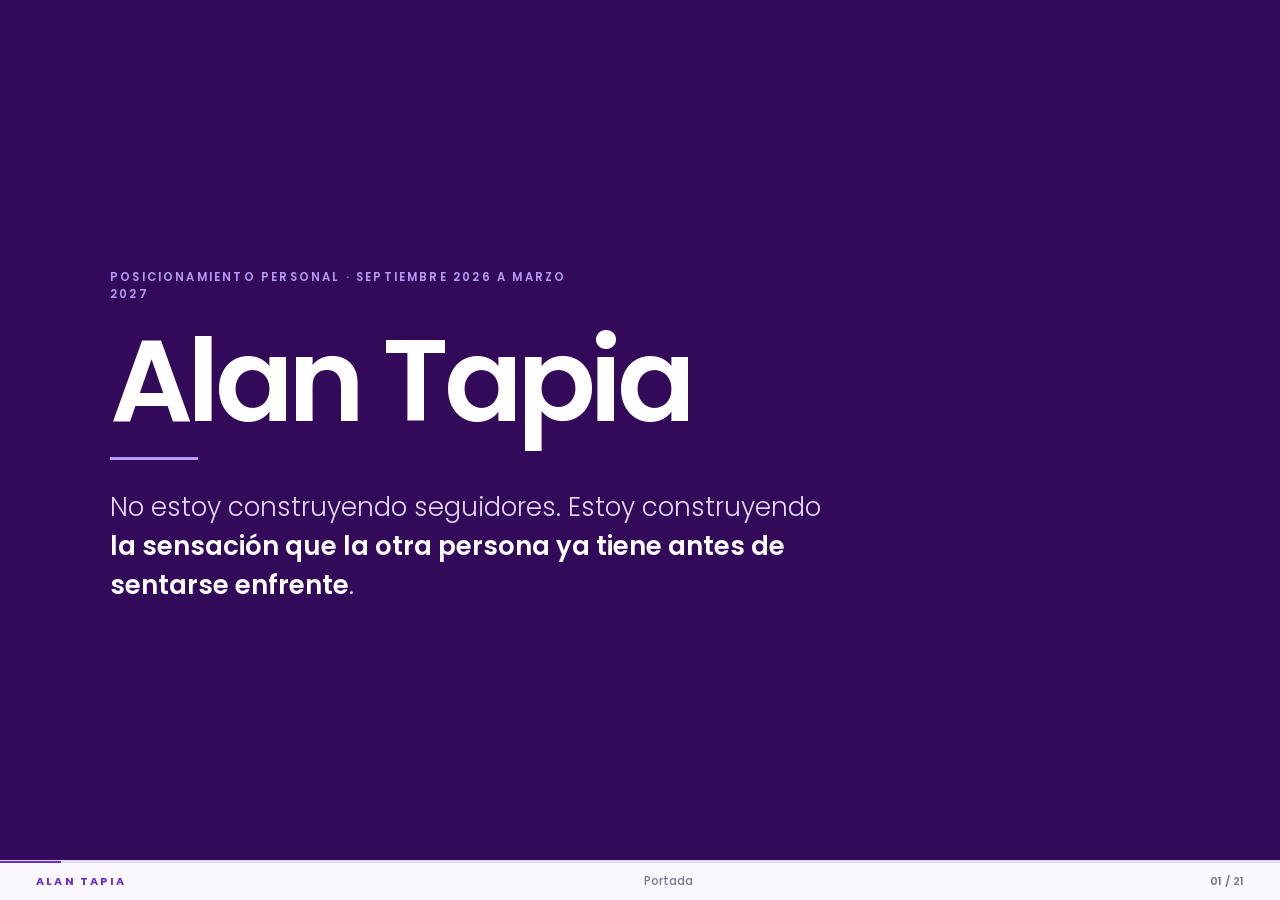
==== commit ea0e28e0: "Cinco hojas nuevas: la tension, la inversion reescrita, como se mide, el plan largo y el pedido" ====
--- a/index.html
+++ b/index.html
@@ -488,9 +488,38 @@
 </section>
 
 <!-- A DONDE QUIERO ESTAR -->
+<section class="s" data-t="La tensión">
+  <div class="in">
+<div class="rot"><span class="p">04</span><span class="n">La tensión</span></div>
+<h2>Hay dos figuras. Falta la tercera.</h2>
+<p>Al que tiene que digitalizar su empresa hoy le hablan dos. Ninguno de los dos operó una.</p>
+    <div class="impactos" style="margin-top:16px">
+    <div class="imp">
+    <div class="num">01</div>
+    <div class="it">El que vende software</div>
+    <p>Llega con la herramienta ya elegida y busca dónde meterla. <b>Cobra por instalarla, no por que después sirva</b>, así que el problema de abajo no se abre nunca.</p>
+    </div>
+    <div class="imp">
+    <div class="num">02</div>
+    <div class="it">El que motiva</div>
+    <p>Llena la sala y no opera nada. Cuenta la historia de otro, porque la propia no tiene números que mostrar. <b>El lunes nadie sabe qué hacer distinto.</b></p>
+    </div>
+    <div class="imp eje">
+    <div class="num">03</div>
+    <div class="it">El que opera y lo explica</div>
+    <p>Soy CEO de Deenex y fundador de Xnod, y las opero yo. Cien locales operando pasan todos los días por lo que armé. <b>Cuando explico esto, estoy explicando mi propio lunes.</b></p>
+    </div>
+</div>
+    <div class="caja" style="margin-top:16px">
+    <div class="k">Por qué sigue libre</div>
+    <p>El que vende no puede decir que la herramienta no hace falta. El que motiva no tiene una operación que mostrar. <b>Ninguno puede ocupar ese lugar sin dejar de ser lo que es.</b></p>
+</div>
+  </div>
+</section>
+
 <section class="s" data-t="A dónde quiero estar">
   <div class="in">
-    <div class="rot"><span class="p">04</span><span class="n">A dónde quiero estar</span></div>
+    <div class="rot"><span class="p">05</span><span class="n">A dónde quiero estar</span></div>
     <div class="dos">
       <div>
         <h2 class="lig" style="font-size:clamp(27px,4.4vw,48px)">En marzo de 2027 soy
@@ -521,7 +550,7 @@
 <!-- A QUIEN LE HABLO -->
 <section class="s" data-t="A quién le hablo">
   <div class="in">
-    <div class="rot"><span class="p">05</span><span class="n">A quién le hablo</span></div>
+    <div class="rot"><span class="p">06</span><span class="n">A quién le hablo</span></div>
     <h2 class="lig">A <span class="viol">emprendedores y empresarios pymes</span>.</h2>
     <p style="font-size:clamp(15px,1.75vw,18px); margin-bottom:26px">Escucharme es poder ver a un
     empresario tecnológico. Y de ahí sale lo único que busco: <b>que quieran armar negocios
@@ -544,7 +573,7 @@
 <!-- A QUIEN LE HABLO · RUBROS -->
 <section class="s" data-t="A quién le hablo">
   <div class="in">
-    <div class="rot"><span class="p">06</span><span class="n">A quién le hablo</span></div>
+    <div class="rot"><span class="p">07</span><span class="n">A quién le hablo</span></div>
     <h2>Los rubros, y por dónde llego a cada uno.</h2>
     <div class="rubros" style="margin-top:20px">
       <div class="rub"><div class="rn">Gastronomía</div>
@@ -572,7 +601,7 @@
 <!-- CONTENIDO -->
 <section class="s" data-t="Contenido">
   <div class="in">
-    <div class="rot"><span class="p">07</span><span class="n">Contenido</span></div>
+    <div class="rot"><span class="p">08</span><span class="n">Contenido</span></div>
     <h2 class="lig" style="max-width:28ch">Todo el contenido me muestra
     <span class="viol">hablando</span>. Nunca a cámara.</h2>
 
@@ -605,7 +634,7 @@
 <!-- DE DONDE SALE -->
 <section class="s" data-t="Formato de contenido">
   <div class="in denso">
-    <div class="rot"><span class="p">08</span><span class="n">Formato de contenido</span></div>
+    <div class="rot"><span class="p">09</span><span class="n">Formato de contenido</span></div>
     <h2 class="lig">El contenido ya existe. <span class="viol">Hay que ir a buscarlo.</span></h2>
     <div class="origenes" style="margin:20px 0 22px">
       <div class="orig eje"><div class="on">Espacio conversación</div>
@@ -640,7 +669,7 @@
 <!-- VERTICALES 1 -->
 <section class="s" data-t="Verticales">
   <div class="in">
-    <div class="rot"><span class="p">09</span><span class="n">Verticales</span></div>
+    <div class="rot"><span class="p">10</span><span class="n">Verticales</span></div>
     <h2>Verticales de contenido: donde ya tengo la prueba.</h2>
     <div class="verts" style="margin-top:18px">
       <div class="vert eje"><div class="vn">Gastronomía</div>
@@ -662,7 +691,7 @@
 <!-- VERTICALES 2 -->
 <section class="s" data-t="Verticales">
   <div class="in">
-    <div class="rot"><span class="p">10</span><span class="n">Verticales</span></div>
+    <div class="rot"><span class="p">11</span><span class="n">Verticales</span></div>
     <h2>Las que sostienen la categoría.</h2>
     <div class="verts" style="margin-top:18px">
       <div class="vert"><div class="vn">Tecnología</div>
@@ -684,7 +713,7 @@
 <!-- VERTICALES 3 -->
 <section class="s" data-t="Verticales">
   <div class="in">
-    <div class="rot"><span class="p">11</span><span class="n">Verticales</span></div>
+    <div class="rot"><span class="p">12</span><span class="n">Verticales</span></div>
     <h2>Las que abren puertas.</h2>
     <div class="verts" style="margin-top:18px">
       <div class="vert"><div class="vn">Situación del país con la tecnología</div>
@@ -706,7 +735,7 @@
 <!-- IMPACTO 1 -->
 <section class="s" data-t="El impacto">
   <div class="in">
-    <div class="rot"><span class="p">12</span><span class="n">El impacto</span></div>
+    <div class="rot"><span class="p">13</span><span class="n">El impacto</span></div>
     <h2>Qué cambia si las nueve verticales funcionan.</h2>
     <div class="impactos" style="margin-top:22px">
       <div class="imp eje">
@@ -720,26 +749,11 @@
         <p>El que tiene el problema busca al que habla del problema. Deja de ser prospección y pasa a ser una conversación que arranca el otro. <b>Es exactamente el indicador que hoy está en cero: invitaciones y consultas entrantes que nadie gestionó.</b></p>
       </div>
       <div class="imp">
-        <div class="num">03</div>
-        <div class="it">El lugar está vacío</div>
-        <p>Hoy no hay alguien serio hablando de aplicar tecnología de verdad en empresas que no son tecnológicas. Hay vendedores de software y hay motivadores. <b>No hay un empresario que opere, que construya, y que además lo explique.</b> Ese lugar no está disputado: está libre.</p>
-      </div>
-    </div>
-  </div>
-</section>
-
-<!-- IMPACTO 2 -->
-<section class="s" data-t="El impacto">
-  <div class="in">
-    <div class="rot"><span class="p">13</span><span class="n">El impacto</span></div>
-    <h2>Y lo que queda después de cada aparición.</h2>
-    <div class="impactos" style="margin-top:22px">
-      <div class="imp eje">
         <div class="num">04</div>
         <div class="it">Contactos</div>
         <p>Cada escenario deja gente, y no hablo de seguidores: nombres con los que se puede hablar al día siguiente. <b>De un solo evento salen más contactos útiles que de un mes de prospección</b>, y llegan predispuestos, porque me vieron hablar antes de darme la mano.</p>
       </div>
-      <div class="imp eje">
+      <div class="imp">
         <div class="num">05</div>
         <div class="it">Credibilidad y confianza</div>
         <p>Es lo que hace que la reunión empiece resuelta. El que me vio en un escenario ya decidió que puede confiar antes de sentarse. <b>Eso no se compra con publicidad y no se consigue explicándolo: se consigue mostrándolo.</b></p>
@@ -755,39 +769,83 @@
 
 <!-- LA INVERSION -->
 <section class="s" data-t="La inversión">
-  <div class="in centro">
-    <div class="rot" style="justify-content:center"><span class="p">14</span><span class="n">La inversión</span></div>
-
-    <p class="cifrota">Un millón de pesos<br>mensuales<small>Septiembre a diciembre</small></p>
-
-    <h3 style="margin:34px 0 0; text-align:center">Gasto planificado</h3>
-    <div class="gastos">
-      <div class="gasto">
-        <div class="gm">$500.000</div>
-        <div class="gq">en ads</div>
-      </div>
-      <div class="gasto">
-        <div class="gm">$500.000</div>
-        <div class="gq">en un community manager</div>
-      </div>
-    </div>
-
-    <p style="font-size:clamp(16px,1.9vw,19px); font-weight:300; color:var(--tinta); max-width:46ch;
-      margin-top:34px"><b>Si de acá a enero se genera algún ingreso, va entero a reinversión.</b>
-      No se retira un peso en todo el semestre.</p>
+  <div class="in denso">
+<div class="rot"><span class="p">14</span><span class="n">La inversión</span></div>
+    <h2 class="lig">Qué compra el millón.</h2>
+    <p class="cifrota" style="margin:0">$1.000.000<small>Por mes, de septiembre a diciembre</small></p>
+    <div class="gastos" style="margin:20px 0 0">
+    <div class="gasto">
+    <div class="gm">$500.000</div>
+    <div class="gq">En pauta. Para que los cortes de cada charla lleguen al dueño que no estuvo en la sala.</div>
+    </div>
+    <div class="gasto">
+    <div class="gm">$500.000</div>
+    <div class="gq">En un community manager. El que corta lo que se grabó y lo publica.</div>
+    </div>
+</div>
+    <p style="margin-top:20px"><b>La plata no consigue escenarios: los de septiembre ya están agendados.</b> Se va entera en que ese material circule. Si de acá a enero entra algún ingreso, vuelve completo a reinversión. No se retira un peso.</p>
+  </div>
+</section>
+
+<section class="s" data-t="Cómo se mide">
+  <div class="in denso">
+<div class="rot"><span class="p">15</span><span class="n">Cómo se mide</span></div>
+<h2>Cuatro de los cinco arrancan en <span class="viol">cero o sin medir</span>.</h2>
+<p style="margin-bottom:16px">Cada objetivo del semestre con el número de hoy y la forma exacta de contarlo. Una planilla, una fila por aparición, y la reviso una vez por mes.</p>
+    <div class="filtros">
+    <div class="filtro">
+    <p style="margin-bottom:9px"><b>Invitaciones entrantes</b></p>
+    <div class="fv">0</div>
+    <p>Sala, medio o podcast que no paga ni organiza una empresa mía. Se anota el nombre del que invitó.</p>
+    </div>
+    <div class="filtro">
+    <p style="margin-bottom:9px"><b>Escenarios grabados</b></p>
+    <div class="fv">0</div>
+    <p>Seis agendados para septiembre: cinco charlas y un panel. Se cuenta una carpeta de video por escenario, no vistas.</p>
+    </div>
+    <div class="filtro">
+    <p style="margin-bottom:9px"><b>Charla cobrada</b></p>
+    <div class="fv">0</div>
+    <p>Se lee en la factura. Coticé una vez, a Consultores de Empresa, y dijeron que no.</p>
+    </div>
+    <div class="filtro">
+    <p style="margin-bottom:9px"><b>Primera página de Google</b></p>
+    <div class="fv">Sin medir</div>
+    <p>Busco mi nombre y cuento cuántos resultados de esa página los publiqué yo. Cinco minutos por mes.</p>
+    </div>
+    <div class="filtro">
+    <p style="margin-bottom:9px"><b>Llego y ya saben quién soy</b></p>
+    <div class="fv">Sin medir</div>
+    <p>Una casilla al cerrar cada reunión: sabía o no sabía. Empieza a contarse en septiembre.</p>
+    </div>
+</div>
+    <div class="caja am">
+    <div class="k">Lo que no se cuenta acá</div>
+    <p><b>Alcance no entra.</b> Tengo 10.193 seguidores en LinkedIn medidos el 3 de mayo, y los posts que buscan clientes le llegan al 1,6% de esa gente. El número sube igual todos los meses y ninguna reunión empieza distinta.</p>
+</div>
   </div>
 </section>
 
 <!-- PUERTA ABIERTA -->
 <section class="s" data-t="Puerta abierta">
   <div class="in denso">
-    <div class="rot"><span class="p">15</span><span class="n">Puerta abierta</span></div>
+    <div class="rot"><span class="p">16</span><span class="n">Puerta abierta</span></div>
     <h2>Las salas, y quién me abre cada una.</h2>
 
     <div class="k2" style="margin:14px 0 7px">Abierta. Hay alguien adentro</div>
     <div class="salas">
       <div class="sala"><div class="n2b">AAMF</div>
         <p>Marcas y franquicias. <b>Ezequiel Devoto</b>, con reunión tomada en agosto.</p></div>
+    </div>
+  </div>
+</section>
+
+<!-- IMPACTO 2 -->
+<section class="s" data-t="El impacto">
+  <div class="in">
+    <div class="rot"><span class="p">17</span><span class="n">El impacto</span></div>
+    <h2>Y lo que queda después de cada aparición.</h2>
+    <div class="impactos" style="margin-top:22px">
       <div class="sala"><div class="n2b">Federación de Bomberos</div>
         <p>Armé el frente de tecnología y di el taller en junio. <b>Es la que ya ocurrió.</b></p></div>
       <div class="sala"><div class="n2b">Endeavor</div>
@@ -837,7 +895,7 @@
 <!-- EL PLAN -->
 <section class="s osc" data-t="El plan">
   <div class="in">
-    <div class="rot"><span class="p">16</span><span class="n">El plan</span></div>
+    <div class="rot"><span class="p">18</span><span class="n">El plan</span></div>
     <h2>Septiembre, evento por evento.</h2>
 
     <div class="fases" style="margin-top:18px">
@@ -871,6 +929,92 @@
       </div>
     </div>
 
+  </div>
+</section>
+
+<section class="s" data-t="El plan">
+  <div class="in denso">
+<div class="rot"><span class="p">19</span><span class="n">El plan</span></div>
+    <h2>De octubre a marzo, <span class="viol">un objetivo por tramo</span>.</h2>
+    <p style="margin-bottom:18px">Después del 20 de septiembre no hay nada agendado. Esto es lo que
+    hago para que lo haya, y en qué orden.</p>
+    <div class="razones">
+    <div>
+    <div class="rn">OCTUBRE Y NOVIEMBRE</div>
+    <div class="rt">Pedir fecha, no reunión</div>
+    <ul>
+    <li><b>AAMF, Cámara Fintech, UPM y el Centro de Comercio de San Pedro.</b> Sale una fecha
+    escrita o sale un no</li>
+    <li><b>Cierro las dos entrevistas que sólo dependen de pedirlas</b>: Manuel Casaubon y
+    Revista GAF</li>
+    <li>Anoto cada aparición el mismo día: fecha, sala y quién la abrió</li>
+    </ul>
+    </div>
+    <div>
+    <div class="rn">DICIEMBRE Y ENERO</div>
+    <div class="rt">Salas donde todavía no hablé</div>
+    <ul>
+    <li><b>Endeavor y el Cluster de Franquicias de Córdoba</b>, con el tema que ellos
+    ya programan y no con lo que yo vendo</li>
+    <li><b>Grabo los primeros episodios del podcast gastronómico propio.</b> Acá la fecha la
+    pongo yo</li>
+    <li>A Santiago Siri lo busco recién en este tramo, con lo de octubre y noviembre ya
+    publicado</li>
+    </ul>
+    </div>
+    <div>
+    <div class="rn">FEBRERO Y MARZO</div>
+    <div class="rt">Poner el número por escrito</div>
+    <ul>
+    <li><b>Escribo el precio de la charla.</b> Hoy no hay ninguno escrito, y por eso cada vez
+    lo resuelvo en el momento</li>
+    <li><b>Lo digo antes de que me lo pregunten</b>, y cobro la primera antes de que termine
+    marzo</li>
+    <li>Cierro el semestre contando cuántas fechas llegaron sin que yo las pidiera</li>
+    </ul>
+    </div>
+    </div>
+    <p style="margin-top:18px"><b>Dos cortes: 30 de noviembre y 31 de enero.</b> En cada uno cuento
+    fechas escritas, no reuniones. Si al 30 de noviembre no hay ninguna, el problema no es el
+    contenido: es a quién le estoy pidiendo, y lo digo antes de seguir gastando el millón.</p>
+  </div>
+</section>
+
+<section class="s osc" data-t="El pedido">
+  <div class="in denso">
+<div class="rot"><span class="p">20</span><span class="n">El pedido</span></div>
+<h2>El deck termina cuando alguien hace <span class="viol">una de estas tres</span>.</h2>
+<p>Ninguna pide difusión. Las tres piden un movimiento que yo solo no puedo hacer.</p>
+    <div class="razones" style="margin-top:20px">
+    <div>
+    <div class="rn">Pedido uno</div>
+    <div class="rt">Presentame a una sala</div>
+    <ul>
+    <li>Una sala con nombre y fecha, no <b>te presento gente</b></li>
+    <li>Una cámara, un colegio, un cluster, una mesa de dueños. Ahí se entra presentado, nunca en frío</li>
+    <li>Si ya está en la hoja de puerta abierta, empujala. Si no está, mejor todavía</li>
+    </ul>
+    </div>
+    <div>
+    <div class="rn">Pedido dos</div>
+    <div class="rt">Subime a un escenario</div>
+    <ul>
+    <li>Un evento que organizás, o al que ya vas. Veinte minutos de micrófono</li>
+    <li>Septiembre tiene tres fechas y <b>ninguna llegó sola</b>. Las salieron a buscar</li>
+    <li>No pido cachet. Pido hablar y poder grabarlo</li>
+    </ul>
+    </div>
+    <div>
+    <div class="rn">Pedido tres</div>
+    <div class="rt">Ponelo a prueba</div>
+    <ul>
+    <li>Traeme un problema de tu empresa y sentate una hora</li>
+    <li>Vas a ver cómo lo decido, con lo mismo que uso en <b>cien locales operando</b></li>
+    <li>No es una reunión comercial. Si después hay negocio, lo abrís vos</li>
+    </ul>
+    </div>
+</div>
+    <p class="cita" style="margin-top:20px">Ninguna de las tres pide que me sigas. Las tres piden que me pongas en una sala.</p>
   </div>
 </section>
 
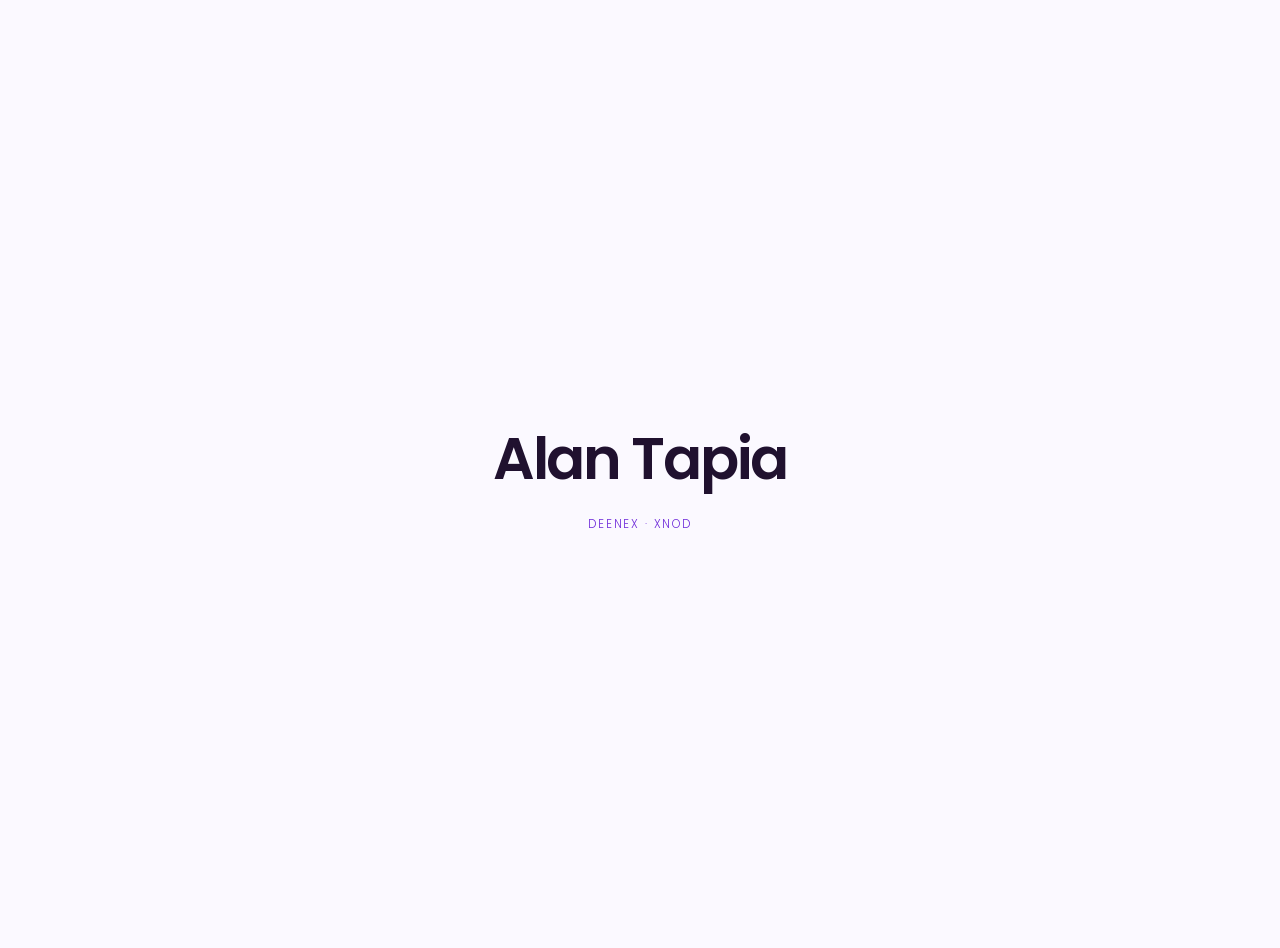
==== commit cfa80d4f: "El deck se muda a una ruta que no se adivina; la raiz queda neutra y todo con noindex" ====
--- a/index.html
+++ b/index.html
@@ -2,1077 +2,27 @@
 <html lang="es">
 <head>
 <meta charset="utf-8">
-<meta name="viewport" content="width=device-width, initial-scale=1, viewport-fit=cover">
-<meta name="color-scheme" content="light dark">
-<meta name="description" content="Alan Tapia. Estrategia de posicionamiento como empresario tecnológico, de septiembre 2026 a marzo 2027.">
-<meta property="og:type" content="website">
-<meta property="og:title" content="Alan Tapia · Posicionamiento">
-<meta property="og:description" content="Dónde estoy, a dónde quiero estar y cómo llego. Septiembre 2026 a marzo 2027.">
-<meta property="og:url" content="https://soyalantapia.github.io/">
-<meta property="og:locale" content="es_AR">
-<meta name="twitter:card" content="summary_large_image">
-<meta name="twitter:title" content="Alan Tapia · Posicionamiento">
-<meta name="twitter:description" content="Dónde estoy, a dónde quiero estar y cómo llego. Septiembre 2026 a marzo 2027.">
-<link rel="icon" href="data:image/svg+xml,%3Csvg xmlns='http://www.w3.org/2000/svg' viewBox='0 0 100 100'%3E%3Crect width='100' height='100' rx='22' fill='%236D28D9'/%3E%3Ctext x='50' y='70' font-family='Poppins,sans-serif' font-size='58' font-weight='600' fill='%23fff' text-anchor='middle'%3EA%3C/text%3E%3C/svg%3E">
-<title>Alan Tapia · Posicionamiento</title>
+<meta name="viewport" content="width=device-width, initial-scale=1">
+<meta name="robots" content="noindex, nofollow">
+<title>Alan Tapia</title>
 <link rel="preconnect" href="https://fonts.googleapis.com">
 <link rel="preconnect" href="https://fonts.gstatic.com" crossorigin>
-<link rel="stylesheet" href="https://fonts.googleapis.com/css2?family=Poppins:ital,wght@0,200;0,300;0,400;0,500;0,600;0,700;1,300&display=swap">
-
+<link rel="stylesheet" href="https://fonts.googleapis.com/css2?family=Poppins:wght@300;600&display=swap">
 <style>
-img{max-width:100%}
-[hidden]{display:none!important}
-
-:root{
-  --fondo:#FBF9FF; --panel:#F3EFFE; --panel2:#ECE4FD;
-  --tinta:#20112F; --tinta2:#4C3F63; --tinta3:#7C7194;
-  --violeta:#6D28D9; --hondo:#33095A; --hondo2:#4A1685; --claro:#B79CF5;
-  --ambar:#A25E0C; --ambar-t:#FBF2E3; --ambar-b:#EBD7B4;
-  --regla:#E3DAF8;
-  --f:"Poppins","Segoe UI",system-ui,-apple-system,sans-serif;
-}
-@media (prefers-color-scheme:dark){:root:not([data-theme="light"]){
-  --fondo:#130920; --panel:#1D1030; --panel2:#271740;
-  --tinta:#F0EAFA; --tinta2:#C3B7D8; --tinta3:#8E82A9;
-  --violeta:#B394F5; --hondo:#25073F; --hondo2:#3A1268; --claro:#CDBBFB;
-  --ambar:#E2AB5C; --ambar-t:#291C0B; --ambar-b:#4C3516;
-  --regla:#34244C;
-}}
-:root[data-theme="dark"]{
-  --fondo:#130920; --panel:#1D1030; --panel2:#271740;
-  --tinta:#F0EAFA; --tinta2:#C3B7D8; --tinta3:#8E82A9;
-  --violeta:#B394F5; --hondo:#25073F; --hondo2:#3A1268; --claro:#CDBBFB;
-  --ambar:#E2AB5C; --ambar-t:#291C0B; --ambar-b:#4C3516;
-  --regla:#34244C;
-}
-
-*{box-sizing:border-box}
-html{scroll-behavior:smooth}
-@media (prefers-reduced-motion:reduce){html{scroll-behavior:auto}}
-body{margin:0; background:var(--fondo); color:var(--tinta); font-family:var(--f);
-  font-size:16px; font-weight:400; line-height:1.5; font-variant-numeric:tabular-nums;
-  -webkit-font-smoothing:antialiased}
-
-.deck{height:100svh; overflow-y:auto; scroll-snap-type:y mandatory; scrollbar-width:none}
-.deck::-webkit-scrollbar{display:none}
-.s{min-height:100svh; scroll-snap-align:start; scroll-snap-stop:always; display:flex;
-  flex-direction:column; justify-content:center; overflow-y:auto; background:var(--fondo);
-  padding:clamp(30px,4.6vh,60px) clamp(20px,5vw,74px) clamp(58px,7.5vh,80px)}
-.s.osc{background:var(--hondo); color:#F4EEFF}
-.in{width:100%; max-width:1060px; margin:0 auto}
-
-.rot{display:flex; align-items:center; gap:11px; margin-bottom:clamp(14px,2.2vh,22px)}
-.rot .p{width:25px; height:25px; border-radius:50%; background:var(--violeta); color:#fff;
-  display:grid; place-items:center; font-size:10px; font-weight:600; flex:none}
-.osc .rot .p{background:var(--claro); color:var(--hondo)}
-.rot .n{font-size:10.5px; font-weight:600; letter-spacing:.19em; text-transform:uppercase;
-  color:var(--tinta3)}
-.osc .rot .n{color:var(--claro)}
-
-h1{font-size:clamp(52px,12vw,116px); font-weight:600; line-height:.9; letter-spacing:-.048em;
-  margin:0 0 24px; color:#fff}
-h2{font-size:clamp(27px,4.4vw,48px); font-weight:600; line-height:1.04; letter-spacing:-.036em;
-  margin:0 0 clamp(14px,2.2vh,22px); text-wrap:balance; max-width:22ch}
-.osc h2{color:#fff}
-h3{font-size:10.5px; font-weight:600; letter-spacing:.15em; text-transform:uppercase;
-  color:var(--violeta); margin:0 0 12px}
-.osc h3{color:var(--claro)}
-.lig{font-weight:300}
-/* paginas densas: el titulo cede espacio a la grilla */
-.denso h2{font-size:clamp(22px,3.2vw,34px); margin-bottom:12px; max-width:34ch}
-.denso .rot{margin-bottom:10px}
-.denso > p{font-size:14px; margin-bottom:14px}
-.viol{color:var(--violeta); font-weight:600} .osc .viol{color:var(--claro)}
-
-p{margin:0 0 13px; max-width:58ch; font-size:clamp(14.5px,1.55vw,16.5px); font-weight:300;
-  line-height:1.5; color:var(--tinta2)}
-.osc p{color:#DCD1F3}
-p b,li b,td b{font-weight:600; color:var(--tinta)}
-.osc p b,.osc li b{color:#fff}
-p:last-child{margin-bottom:0}
-
-.cita{font-size:clamp(17px,2.2vw,25px); font-weight:300; font-style:italic; line-height:1.28;
-  letter-spacing:-.018em; max-width:26ch; margin:0 0 10px; color:var(--tinta)}
-.osc .cita{color:#fff}
-.fuente{font-size:10.5px; font-weight:500; letter-spacing:.12em; text-transform:uppercase;
-  color:var(--tinta3); margin:0}
-
-ul{list-style:none; padding:0; margin:0; display:flex; flex-direction:column; gap:9px}
-/* 🔴 El punto va POSICIONADO, no como celda de grid. Con `display:grid` en el li, cada <b> del
-   texto se convertia en su propia celda y el negrita saltaba a la derecha. */
-li{position:relative; padding-left:17px; font-size:clamp(14px,1.5vw,16px);
-  font-weight:300; line-height:1.42; color:var(--tinta2)}
-.osc li{color:#DCD1F3}
-li::before{content:""; position:absolute; left:0; top:.62em; width:5px; height:5px;
-  border-radius:50%; background:var(--violeta)}
-.osc li::before{background:var(--claro)}
-.no li::before{background:var(--ambar)}
-
-.dos{display:grid; grid-template-columns:repeat(auto-fit,minmax(310px,1fr));
-  gap:clamp(20px,3vw,40px); align-items:start}
-.par{display:grid; grid-template-columns:repeat(auto-fit,minmax(250px,1fr)); gap:14px}
-
-.cifras{display:grid; grid-template-columns:repeat(auto-fit,minmax(120px,1fr));
-  gap:16px clamp(14px,2.2vw,28px); margin-bottom:22px}
-.cifras .c{font-size:clamp(34px,4.6vw,54px); font-weight:600; line-height:.95; letter-spacing:-.05em;
-  color:var(--violeta); margin-bottom:6px}
-.cifras .q{font-size:12px; font-weight:400; color:var(--tinta3); line-height:1.32}
-.cifras .cero .c,.cifras .cero .q{color:var(--ambar)}
-
-.caja{background:var(--panel); border:1px solid var(--regla); border-radius:14px;
-  padding:clamp(16px,2vh,22px) clamp(17px,2vw,24px)}
-.caja.am{background:var(--ambar-t); border-color:var(--ambar-b)}
-.caja.hd{background:var(--hondo2); border-color:var(--hondo2)}
-.caja .k{font-size:10px; font-weight:600; letter-spacing:.14em; text-transform:uppercase;
-  color:var(--violeta); margin-bottom:11px}
-.caja.am .k{color:var(--ambar)} .caja.hd .k{color:var(--claro)}
-.caja .big{font-size:clamp(38px,5vw,58px); font-weight:600; line-height:.92; letter-spacing:-.05em;
-  color:var(--violeta); margin-bottom:2px}
-.caja.am .big{color:var(--ambar)}
-.caja .un{font-size:12.5px; font-weight:500; color:var(--tinta2); margin-bottom:12px}
-.caja .v{font-size:clamp(15px,1.75vw,18px); font-weight:500; line-height:1.24; color:var(--tinta);
-  margin:0 0 8px; max-width:27ch}
-.caja.hd .v{color:#fff}
-.caja p{font-size:13.5px; margin:0; max-width:44ch}
-.caja.hd p{color:#DBCDF3}
-.caja li{font-size:14px}
-
-.linea{border-top:1px solid var(--regla)}
-.linea > div{display:grid; grid-template-columns:112px 1fr; gap:3px 16px; padding:10px 0;
-  border-bottom:1px solid var(--regla)}
-.linea .c{font-size:12px; font-weight:600; color:var(--violeta)}
-.linea .q{font-size:14px; font-weight:300; color:var(--tinta2); line-height:1.4}
-.linea .q b{font-weight:600; color:var(--tinta)}
-@media (max-width:560px){.linea > div{grid-template-columns:1fr}}
-
-.tres{display:grid; grid-template-columns:repeat(auto-fit,minmax(215px,1fr)); gap:clamp(18px,2.6vw,34px)}
-.tres .b{width:30px; height:30px; border-radius:50%; background:var(--violeta); color:#fff;
-  display:grid; place-items:center; font-size:12px; font-weight:600; margin-bottom:11px}
-.tres .t{font-size:clamp(19px,2.2vw,23px); font-weight:600; letter-spacing:-.026em; margin-bottom:7px}
-.tres p{font-size:14px; margin:0}
-
-.sup{display:grid; grid-template-columns:repeat(auto-fit,minmax(200px,1fr)); gap:0;
-  border-top:2px solid var(--tinta)}
-.sup > div{padding:13px 22px 17px 0; border-bottom:1px solid var(--regla)}
-.sup .d{font-size:clamp(20px,2.3vw,25px); font-weight:600; letter-spacing:-.026em; margin-bottom:3px}
-.sup .r{font-size:9.5px; font-weight:600; letter-spacing:.15em; text-transform:uppercase;
-  color:var(--violeta); margin-bottom:9px}
-.sup p{font-size:13.5px; margin:0}
-
-.fases{display:grid; grid-template-columns:repeat(auto-fit,minmax(230px,1fr)); gap:clamp(20px,3vw,38px)}
-.fases > div{border-top:2px solid var(--claro); padding-top:13px}
-.fases .w{font-size:9.5px; font-weight:600; letter-spacing:.16em; text-transform:uppercase;
-  color:var(--claro); margin-bottom:6px}
-.fases .t{font-size:clamp(19px,2.2vw,24px); font-weight:600; letter-spacing:-.028em; line-height:1.1;
-  margin-bottom:13px; color:#fff}
-.fases li{font-size:13.5px}
-.fases .w b{color:#fff}
-
-table{border-collapse:collapse; width:100%; font-size:14.5px; font-weight:300}
-th,td{text-align:left; padding:10px 18px 10px 0; border-bottom:1px solid var(--regla)}
-th{font-size:9.5px; font-weight:600; letter-spacing:.14em; text-transform:uppercase;
-  color:var(--violeta); border-bottom:1px solid var(--tinta)}
-td.n2,th.n2{text-align:right; white-space:nowrap; padding-right:0; font-weight:600; color:var(--tinta)}
-th.n2{color:var(--violeta)}
-
-.chk{display:flex; flex-direction:column}
-.chk > div{display:grid; grid-template-columns:19px 1fr; gap:0 13px; padding:10px 0;
-  border-bottom:1px solid var(--regla)}
-.chk > div:first-child{border-top:1px solid var(--regla)}
-.chk .box{width:13px; height:13px; border:1.5px solid var(--tinta3); border-radius:3px; margin-top:5px}
-.chk .rompe .box{border-color:var(--ambar); border-width:2px}
-.chk b{font-size:15px; font-weight:500; color:var(--tinta)}
-.sello{display:inline-block; font-size:9px; font-weight:600; letter-spacing:.1em;
-  text-transform:uppercase; color:var(--ambar); border:1px solid var(--ambar); border-radius:20px;
-  padding:1px 7px; margin-left:8px; vertical-align:2px}
-
-.pie{position:fixed; left:0; right:0; bottom:0; z-index:30; background:var(--fondo);
-  border-top:1px solid var(--regla)}
-.barra{height:2px; background:var(--regla)}
-.barra i{display:block; height:2px; background:var(--violeta); width:0; transition:width .25s ease}
-@media (prefers-reduced-motion:reduce){.barra i{transition:none}}
-.pieb{display:flex; align-items:center; justify-content:space-between; gap:16px;
-  padding:10px clamp(20px,5vw,36px)}
-.pie .nom{font-size:11px; font-weight:700; letter-spacing:.2em; text-transform:uppercase;
-  color:var(--violeta); white-space:nowrap}
-.pie .don{font-size:11.5px; font-weight:500; color:var(--tinta3); text-align:center;
-  overflow:hidden; text-overflow:ellipsis; white-space:nowrap}
-.pie .cta{font-size:11px; font-weight:600; color:var(--tinta3); white-space:nowrap}
-
-/* clientes */
-.marcas{display:flex; flex-wrap:wrap; gap:8px; margin-top:11px}
-.marcas span{font-size:13px; font-weight:500; color:var(--tinta); background:var(--panel2);
-  border-radius:20px; padding:5px 13px; line-height:1.2}
-.osc .marcas span{background:#4E2482; color:#F0E8FF}
-.rol{border-top:2px solid var(--tinta); padding-top:14px}
-.rol .cargo{font-size:clamp(20px,2.5vw,27px); font-weight:600; letter-spacing:-.028em; margin-bottom:4px}
-.rol .que{font-size:14px; font-weight:300; color:var(--tinta2); margin:0 0 4px; max-width:44ch}
-.rol .k2{font-size:9.5px; font-weight:600; letter-spacing:.15em; text-transform:uppercase;
-  color:var(--violeta); margin-top:14px}
-
-/* de donde sale el contenido */
-.origenes{display:grid; grid-template-columns:repeat(auto-fit,minmax(136px,1fr)); gap:8px}
-.orig{border:1px solid var(--regla); border-radius:11px; padding:10px 12px; background:var(--panel)}
-.orig .on{font-size:13.5px; font-weight:600; letter-spacing:-.02em; margin-bottom:4px}
-.orig p{font-size:11.5px; margin:0; max-width:none; line-height:1.38}
-.orig.eje{background:var(--hondo2); border-color:var(--hondo2); grid-column:span 2}
-.orig.w2{grid-column:span 2} .orig.w3{grid-column:span 3}
-@media (max-width:760px){.orig.w2,.orig.w3{grid-column:span 1}}
-.orig.eje .on{color:#fff} .orig.eje p{color:#DBCDF3}
-.orig.eje p b{color:var(--claro); font-weight:600}
-@media (max-width:520px){.orig.eje{grid-column:span 1}}
-
-/* razones numeradas, en fila */
-.razones{display:grid; grid-template-columns:repeat(auto-fit,minmax(230px,1fr));
-  gap:clamp(18px,2.6vw,34px)}
-.razones > div{border-top:2px solid var(--violeta); padding-top:13px}
-.razones .rn{font-size:11px; font-weight:600; letter-spacing:.16em; color:var(--violeta);
-  margin-bottom:7px}
-.razones .rt{font-size:clamp(17px,2vw,21px); font-weight:600; letter-spacing:-.024em;
-  line-height:1.16; margin-bottom:8px}
-.razones p{font-size:14px; margin:0; max-width:none}
-
-/* la cadena de extraccion */
-.cadena{display:grid; grid-template-columns:repeat(auto-fit,minmax(190px,1fr)); gap:12px}
-.paso{background:var(--panel); border:1px solid var(--regla); border-radius:13px; padding:15px 17px}
-.paso .pn{font-size:10px; font-weight:600; letter-spacing:.15em; text-transform:uppercase;
-  color:var(--violeta); margin-bottom:6px}
-.paso .pt{font-size:clamp(16px,1.9vw,19px); font-weight:600; letter-spacing:-.022em; margin-bottom:5px}
-.paso p{font-size:13px; margin:0; max-width:none}
-
-/* verticales */
-.verts{display:grid; grid-template-columns:repeat(auto-fit,minmax(215px,1fr)); gap:12px}
-.vert p{line-height:1.4}
-.vert .por,.vert .conv{font-size:12px}
-/* impacto */
-.impactos{display:grid; grid-template-columns:repeat(auto-fit,minmax(240px,1fr));
-  gap:clamp(13px,2vw,20px); align-items:stretch}
-.imp{display:flex; flex-direction:column; border:1px solid var(--regla); border-radius:16px;
-  padding:clamp(20px,2.6vh,28px) clamp(19px,2.2vw,26px); background:var(--panel)}
-.imp .num{font-size:34px; font-weight:600; color:var(--violeta); line-height:1;
-  letter-spacing:-.05em; margin-bottom:14px}
-.imp .it{font-size:clamp(19px,2.2vw,24px); font-weight:600; letter-spacing:-.028em;
-  margin-bottom:10px; line-height:1.12}
-.imp p{font-size:14px; margin:0; max-width:none; line-height:1.45}
-.imp.eje{background:var(--hondo2); border-color:var(--hondo2)}
-.imp.eje .num{color:var(--claro)} .imp.eje .it{color:#fff} .imp.eje p{color:#DBCDF3}
-.imp.eje p b{color:#fff}
-.vert{border:1px solid var(--regla); border-radius:13px; padding:15px 17px; background:var(--panel)}
-.vert .vn{font-size:clamp(16px,1.85vw,19px); font-weight:600; letter-spacing:-.024em; margin-bottom:5px}
-.vert p{font-size:13px; margin:0; max-width:none}
-.vert .por,.vert .conv{font-size:12.5px; margin:9px 0 0; padding-top:9px;
-  border-top:1px solid var(--regla); color:var(--tinta); line-height:1.4}
-.vert .por b{font-weight:600; color:var(--violeta)}
-.vert .conv b{font-weight:600; color:var(--ambar)}
-.vert.eje .conv{border-top-color:#6B37A8; color:#F0E8FF}
-.vert.eje .conv b{color:#F0BE7A}
-.vert.eje{background:var(--hondo2); border-color:var(--hondo2)}
-.vert.eje .vn{color:#fff} .vert.eje p{color:#DBCDF3}
-.vert.eje .por{border-top-color:#6B37A8; color:#F0E8FF}
-.vert.eje .por b{color:var(--claro)}
-
-.relato{column-count:2; column-gap:clamp(30px,4.5vw,64px); orphans:2; widows:2}
-@media (max-width:760px){.relato{column-count:1}}
-.relato p{font-size:clamp(15px,1.7vw,18.5px); font-weight:300; line-height:1.58; max-width:48ch;
-  margin:0 0 15px; color:var(--tinta2); break-inside:avoid}
-.relato p b{font-weight:600; color:var(--tinta)}
-.relato .abre{font-size:clamp(19px,2.3vw,25px); font-weight:400; line-height:1.36;
-  color:var(--tinta); letter-spacing:-.012em}
-.relato .abre b{font-weight:600; color:var(--violeta)}
-.retratos{display:grid; gap:12px}
-.retrato{aspect-ratio:3/2; border:1.5px dashed var(--violeta); border-radius:14px; display:grid;
-  place-items:center; color:var(--violeta); font-size:11px; font-weight:500; letter-spacing:.09em;
-  text-transform:uppercase; opacity:.55; text-align:center; padding:10px}
-
-/* el perfil: los cuatro filtros duros */
-.filtros{display:grid; grid-template-columns:repeat(auto-fit,minmax(150px,1fr)); gap:11px;
-  margin-bottom:20px}
-.filtro{border:1px solid var(--regla); border-radius:13px; padding:14px 16px; background:var(--panel)}
-.filtro .fv{font-size:clamp(19px,2.3vw,24px); font-weight:600; letter-spacing:-.026em;
-  color:var(--violeta); line-height:1.1; margin-bottom:5px}
-.filtro p{font-size:12px; margin:0; max-width:none; line-height:1.35}
-
-/* a quien le hablo: los rubros */
-.rubros{display:grid; grid-template-columns:repeat(auto-fit,minmax(230px,1fr)); gap:12px}
-.rub{border:1px solid var(--regla); border-radius:13px; padding:15px 17px; background:var(--panel)}
-.rub .rn{font-size:clamp(16px,1.85vw,19px); font-weight:600; letter-spacing:-.024em; margin-bottom:5px}
-.rub p{font-size:12.5px; margin:0; max-width:none; line-height:1.4}
-.rub .pd{font-size:11.5px; margin-top:9px; padding-top:9px; border-top:1px solid var(--regla);
-  color:var(--tinta); line-height:1.35}
-.rub .pd b{color:var(--violeta); font-weight:600}
-
-/* conferencias: la galeria */
-.galeria{display:grid; grid-template-columns:repeat(auto-fit,minmax(148px,1fr));
-  gap:clamp(9px,1.1vw,13px)}
-.ev{border:1px solid var(--regla); border-radius:14px; overflow:hidden; background:var(--panel);
-  display:flex; flex-direction:column}
-.ev img{width:100%; aspect-ratio:16/10; object-fit:cover; display:block; background:var(--panel2)}
-.ev .ico{width:100%; aspect-ratio:16/10; display:grid; place-items:center; font-size:30px;
-  background:var(--panel2); line-height:1}
-.ev .pie2{padding:9px 11px 11px}
-.ev .ec{font-size:12.5px; font-weight:600; line-height:1.25; letter-spacing:-.018em;
-  color:var(--tinta); margin-bottom:3px}
-.ev .em{font-size:10.5px; color:var(--tinta3); line-height:1.3}
-
-/* huecos para fotos y logos */
-.fotos{display:grid; grid-template-columns:repeat(auto-fit,minmax(150px,1fr)); gap:12px; margin-top:6px}
-.hueco{aspect-ratio:4/3; border:1.5px dashed var(--violeta); border-radius:12px; display:grid;
-  place-items:center; color:var(--violeta); font-size:11px; font-weight:500; letter-spacing:.08em;
-  text-transform:uppercase; opacity:.55; text-align:center; padding:8px}
-.osc .hueco{border-color:var(--claro); color:var(--claro)}
-
-/* salas */
-.salas{display:grid; grid-template-columns:repeat(auto-fit,minmax(150px,1fr)); gap:7px}
-.sala{border:1px solid var(--regla); border-radius:11px; padding:7px 10px; background:var(--panel)}
-.sala .n2b{font-size:clamp(13px,1.45vw,15px); font-weight:600; letter-spacing:-.022em;
-  margin-bottom:3px; line-height:1.2}
-.sala p{font-size:11px; margin:0; max-width:none; line-height:1.32}
-.sala.porver{border-color:var(--ambar-b); background:var(--ambar-t)}
-.sala.vacia{border-style:dashed; border-color:var(--violeta); background:transparent; opacity:.6;
-  display:grid; place-items:center; min-height:84px; color:var(--violeta); font-size:11.5px;
-  font-weight:500; text-align:center}
-:focus-visible{outline:2px solid var(--violeta); outline-offset:3px}
-
-/* la inversion, centrada */
-.centro{text-align:center}
-.centro h2,.centro p{margin-left:auto; margin-right:auto}
-.cifrota{font-size:clamp(42px,8vw,96px); font-weight:600; line-height:.96;
-  letter-spacing:-.05em; color:var(--violeta); margin:0 auto; max-width:14ch}
-.cifrota small{display:block; font-size:.19em; font-weight:600; letter-spacing:.19em;
-  text-transform:uppercase; color:var(--tinta3); margin-top:18px}
-.gastos{display:grid; grid-template-columns:repeat(auto-fit,minmax(220px,1fr));
-  gap:14px; max-width:600px; margin:24px auto 0}
-.gasto{border:1px solid var(--regla); border-radius:16px; padding:22px 24px; background:var(--panel)}
-.gasto .gm{font-size:clamp(26px,3.6vw,38px); font-weight:600; letter-spacing:-.04em;
-  color:var(--tinta); line-height:1; margin-bottom:8px}
-.gasto .gq{font-size:14px; color:var(--tinta2); line-height:1.4}
-.noes{margin:22px 0 0; padding:13px 16px; border-radius:13px; background:var(--panel2);
-  font-size:clamp(13px,1.55vw,15.5px); color:var(--tinta2); max-width:none; line-height:1.45}
-.noes b{color:var(--tinta)}
-
-/* en telefono el snap estorba: pasa a documento normal */
-@media (max-width:760px){
-  .deck{height:auto; overflow:visible; scroll-snap-type:none}
-  .s{min-height:0; overflow:visible; scroll-snap-align:none; scroll-snap-stop:normal;
-    justify-content:flex-start; padding:32px 20px 36px; border-bottom:1px solid var(--regla)}
-  .s.osc{border-bottom-color:var(--hondo2)}
-  .s:last-of-type{border-bottom:0; padding-bottom:64px}
-  .in{max-width:none}
-}
-.salas.seis{grid-template-columns:repeat(6,1fr)}
-@media (max-width:900px){.salas.seis{grid-template-columns:repeat(auto-fit,minmax(150px,1fr))}}
-.sala.fria{background:transparent; border-style:dashed}
-.sala.fria .n2b{color:var(--tinta2)}
+:root{color-scheme:light dark; --fondo:#FBF9FF; --tinta:#20112F; --violeta:#6D28D9}
+@media (prefers-color-scheme:dark){:root{--fondo:#130920; --tinta:#F0EAFA; --violeta:#B394F5}}
+html,body{height:100%}
+body{margin:0; display:grid; place-items:center; background:var(--fondo); color:var(--tinta);
+  font-family:"Poppins","Segoe UI",system-ui,sans-serif; text-align:center; padding:24px}
+h1{font-size:clamp(34px,7vw,58px); font-weight:600; letter-spacing:-.04em; margin:0}
+p{font-weight:300; color:var(--violeta); margin:14px 0 0; letter-spacing:.16em;
+  text-transform:uppercase; font-size:11.5px}
 </style>
 </head>
 <body>
-
-<div class="deck" id="deck">
-
-<!-- PORTADA -->
-<section class="s osc" data-t="Portada">
-  <div class="in">
-    <p style="font-size:11.5px; font-weight:600; letter-spacing:.19em; text-transform:uppercase;
-      color:var(--claro); margin-bottom:26px">Posicionamiento personal · Septiembre 2026 a marzo 2027</p>
-    <h1>Alan Tapia</h1>
-    <div style="width:88px; height:3px; background:var(--claro); margin:0 0 28px"></div>
-    <p style="font-size:clamp(18px,2.5vw,26px); max-width:42ch; color:#E4D9F8">No estoy construyendo
-    seguidores. Estoy construyendo <b>la sensación que la otra persona ya tiene antes de sentarse
-    enfrente</b>.</p>
-  </div>
-</section>
-
-<!-- 02 · DONDE ESTOY -->
-<section class="s" data-t="Dónde estoy">
-  <div class="in">
-    <div class="rot"><span class="p">01</span><span class="n">Dónde estoy</span></div>
-    <h2>Fundé Deenex y la opero. También fundé Xnod.</h2>
-    <p style="font-size:clamp(15px,1.75vw,18px); margin:-4px 0 4px; max-width:62ch">Entre las dos, <b>cien locales operando</b> todos los días encima de lo que construí. <span style="color:var(--tinta3)">Corte 28/08/2026.</span></p>
-
-    <div class="dos">
-      <div class="rol">
-        <div class="cargo">CEO de <span class="viol">Deenex</span></div>
-        <p class="que">Tecnología para cadenas que operan muchos locales a la vez: integra los
-        sistemas que ya usan y los deja funcionando como uno solo.</p>
-        <div class="k2">Clientes</div>
-        <div class="marcas">
-          <span>Nucha</span><span>Hatsu</span><span>Tostado Club</span><span>Konex</span>
-          <span>Palta</span><span>Pannus</span><span>Coquitos</span><span>Eneldo</span>
-          <span>Papanato</span><span>Quem</span><span>Monti</span><span>La Fábrica</span>
-          <span>Club Glorias</span>
-        </div>
-      </div>
-
-      <div class="rol">
-        <div class="cargo">Fundador de <span class="viol">Xnod</span></div>
-        <p class="que">Software a medida para empresas que necesitan una pieza que no existe en el
-        mercado, de punta a punta.</p>
-        <div class="k2">Clientes</div>
-        <div class="marcas">
-          <span>Speed</span><span>GDL</span><span>Edifiseco</span><span>Trade Point</span>
-          <span>Okinoi</span><span>CDE</span><span>Ancestral Seed</span>
-        </div>
-      </div>
-    </div>
-
-  </div>
-</section>
-
-<!-- EMPRENDIENDO -->
-<section class="s" data-t="Dónde estoy">
-  <div class="in">
-    <div class="rot"><span class="p">02</span><span class="n">Dónde estoy</span></div>
-    <h2>Emprendiendo.</h2>
-
-    <div class="tres" style="margin-top:22px; align-items:start">
-      <div class="rol">
-        <div class="cargo">Fundador de <span class="viol">MyAlquiler</span></div>
-        <p class="que">Plataforma de administración de alquileres para inmobiliarias: contratos,
-        conciliación de pagos, cuenta recaudadora y facturación automática.</p>
-      </div>
-
-      <div class="rol">
-        <div class="cargo">Fundador de <span class="viol">MiSanPedro</span></div>
-        <p class="que">Plataforma cívica de la ciudad de San Pedro: descuentos y cupones para el
-        vecino, panel de gestión para el comercio adherido.</p>
-        <div class="k2">Socios</div>
-        <div class="marcas">
-          <span>Presidente del Centro de Comercio de San Pedro</span>
-          <span>Ex presidente del Centro de Comercio de San Pedro</span>
-        </div>
-      </div>
-
-      <div class="rol">
-        <div class="cargo"><span class="viol">Advisor</span></div>
-        <p class="que">Acompaño la decisión de producto y de tecnología, sin operar el día a día.</p>
-        <div class="k2">Empresas</div>
-        <div class="marcas">
-          <span>MiDatoPay</span><span>Vera</span><span>CityPolling</span>
-        </div>
-      </div>
-    </div>
-  </div>
-</section>
-
-<!-- CONFERENCIAS -->
-<section class="s" data-t="Conferencias">
-  <div class="in">
-    <div class="rot"><span class="p">03</span><span class="n">Conferencias</span></div>
-    <h2 class="lig" style="max-width:30ch">Donde comparto <span class="viol">lo que vivo</span>.</h2>
-    <p style="margin-bottom:18px; max-width:66ch">Conferencias, paneles, podcasts y
-    capacitaciones sobre tecnología aplicada a los negocios, operación y liderazgo. Es lo que
-    estoy haciendo cuando no estoy operando mis empresas.</p>
-    <div class="galeria">
-      <div class="ev"><img src="https://soyalantapia.github.io/landing-page-soyalantapia/fotos/event-1.jpg" alt="Aceleración de startups" loading="lazy">
-        <div class="pie2"><div class="ec">Aceleración de startups</div><div class="em">Workshop · Buenos Aires</div></div></div>
-      <div class="ev"><img src="https://soyalantapia.github.io/landing-page-soyalantapia/fotos/event-3.jpg" alt="Uso de IA" loading="lazy">
-        <div class="pie2"><div class="ec">Uso de IA</div><div class="em">Charla · San Pedro</div></div></div>
-      <div class="ev"><img src="https://soyalantapia.github.io/landing-page-soyalantapia/fotos/event-5.jpg" alt="Aceleradora Sparklab" loading="lazy">
-        <div class="pie2"><div class="ec">Aceleradora Sparklab</div><div class="em">Programa de aceleración</div></div></div>
-      <div class="ev"><img src="https://soyalantapia.github.io/landing-page-soyalantapia/fotos/event-6.jpg" alt="Charla de negocios" loading="lazy">
-        <div class="pie2"><div class="ec">Charla de negocios</div><div class="em">Conferencia · San Pedro</div></div></div>
-      <div class="ev"><img src="https://soyalantapia.github.io/landing-page-soyalantapia/fotos/event-2014.jpg" alt="Entrevista en podcast" loading="lazy">
-        <div class="pie2"><div class="ec">Entrevista en podcast</div><div class="em">Negocios · Internacional</div></div></div>
-      <div class="ev"><img src="https://soyalantapia.github.io/landing-page-soyalantapia/fotos/event-startup-nicho.jpg" alt="Cómo crear una startup en un nicho" loading="lazy">
-        <div class="pie2"><div class="ec">Cómo crear una startup en un nicho</div><div class="em">Conferencia · Inmobiliario</div></div></div>
-      <div class="ev"><div class="ico">🎙️</div>
-        <div class="pie2"><div class="ec">Veinte episodios de radio</div><div class="em">Radio Génesis · San Pedro</div></div></div>
-      <div class="ev"><div class="ico">💻</div>
-        <div class="pie2"><div class="ec">Charla para CPI</div><div class="em">Webinar · Online</div></div></div>
-      <div class="ev"><div class="ico">🏢</div>
-        <div class="pie2"><div class="ec">Cómo trabajar la tecnología en el mercado inmobiliario</div><div class="em">Charla · CUCICBA</div></div></div>
-      <div class="ev"><div class="ico">🎓</div>
-        <div class="pie2"><div class="ec">Charla de motivación a jóvenes</div><div class="em">Instituto Cervantes</div></div></div>
-    </div>
-  </div>
-</section>
-
-<!-- A DONDE QUIERO ESTAR -->
-<section class="s" data-t="La tensión">
-  <div class="in">
-<div class="rot"><span class="p">04</span><span class="n">La tensión</span></div>
-<h2>Hay dos figuras. Falta la tercera.</h2>
-<p>Al que tiene que digitalizar su empresa hoy le hablan dos. Ninguno de los dos operó una.</p>
-    <div class="impactos" style="margin-top:16px">
-    <div class="imp">
-    <div class="num">01</div>
-    <div class="it">El que vende software</div>
-    <p>Llega con la herramienta ya elegida y busca dónde meterla. <b>Cobra por instalarla, no por que después sirva</b>, así que el problema de abajo no se abre nunca.</p>
-    </div>
-    <div class="imp">
-    <div class="num">02</div>
-    <div class="it">El que motiva</div>
-    <p>Llena la sala y no opera nada. Cuenta la historia de otro, porque la propia no tiene números que mostrar. <b>El lunes nadie sabe qué hacer distinto.</b></p>
-    </div>
-    <div class="imp eje">
-    <div class="num">03</div>
-    <div class="it">El que opera y lo explica</div>
-    <p>Soy CEO de Deenex y fundador de Xnod, y las opero yo. Cien locales operando pasan todos los días por lo que armé. <b>Cuando explico esto, estoy explicando mi propio lunes.</b></p>
-    </div>
-</div>
-    <div class="caja" style="margin-top:16px">
-    <div class="k">Por qué sigue libre</div>
-    <p>El que vende no puede decir que la herramienta no hace falta. El que motiva no tiene una operación que mostrar. <b>Ninguno puede ocupar ese lugar sin dejar de ser lo que es.</b></p>
-</div>
-  </div>
-</section>
-
-<section class="s" data-t="A dónde quiero estar">
-  <div class="in">
-    <div class="rot"><span class="p">05</span><span class="n">A dónde quiero estar</span></div>
-    <div class="dos">
-      <div>
-        <h2 class="lig" style="font-size:clamp(27px,4.4vw,48px)">En marzo de 2027 soy
-        <span class="viol">referente como empresario tecnológico</span>.</h2>
-        <p style="font-size:clamp(15px,1.75vw,18px)">Y eso se nota en una sola cosa: cuando entro a
-        una reunión, el otro ya sabe quién soy. No tiene que ser un lead caliente. <b>Cuando llego,
-        ya soy alguien de confianza.</b></p>
-        <p style="margin-top:14px"><b>Yo digo fundé y opero. Empresario tecnológico lo dicen los otros.</b> Hoy me presento de seis formas distintas según la sala. Esa es la que hay que dejar, y no es una que me pongo yo: es dónde quiero que me pongan.</p>
-      </div>
-      <div class="caja">
-        <div class="k">Qué tendríamos que lograr</div>
-        <ul>
-          <li><b>Que nos empiecen a llamar.</b> Invitaciones a eventos, a medios y a podcasts que
-          llegan solas, sin que nadie las salga a buscar</li>
-          <li><b>Que los empresarios sepan quién soy antes de la reunión</b>, y que no haya que
-          presentarse</li>
-          <li><b>Que las empresas se acerquen con su problema</b>, en vez de que yo salga a
-          prospectar</li>
-          <li><b>Que me busquen para saber qué pienso</b>, y no sólo para saber qué vendo</li>
-          <li><b>Que la primera página de Google</b> al buscar mi nombre la controle yo</li>
-          <li><b>Que la charla tenga precio</b>, y que sea cualquier número mayor a cero</li>
-        </ul>
-      </div>
-    </div>
-  </div>
-</section>
-
-<!-- A QUIEN LE HABLO -->
-<section class="s" data-t="A quién le hablo">
-  <div class="in">
-    <div class="rot"><span class="p">06</span><span class="n">A quién le hablo</span></div>
-    <h2 class="lig">A <span class="viol">emprendedores y empresarios pymes</span>.</h2>
-    <p style="font-size:clamp(15px,1.75vw,18px); margin-bottom:26px">Escucharme es poder ver a un
-    empresario tecnológico. Y de ahí sale lo único que busco: <b>que quieran armar negocios
-    conmigo</b>.</p>
-
-    <div class="tres">
-      <div><div class="b">1</div><div class="t">Confianza</div>
-        <p>Que cuando llego a la mesa, el otro ya decidió que puede contar conmigo.</p></div>
-      <div><div class="b">2</div><div class="t">Credibilidad</div>
-        <p>Que lo que digo se sostenga porque opero, no porque lo cuento bien.</p></div>
-      <div><div class="b">3</div><div class="t">Referente de opinión</div>
-        <p>Que me busquen para saber qué pienso, y no sólo para saber qué vendo.</p></div>
-    </div>
-
-    <p class="noes"><b>A quién no le hablo.</b> No le hablo al que quiere aprender a emprender, ni al que busca motivación, ni a la corporación que necesita una consultora. Le hablo al dueño que ya tiene la empresa andando, empleados y un problema que le cuesta plata todos los meses.</p>
-
-  </div>
-</section>
-
-<!-- A QUIEN LE HABLO · RUBROS -->
-<section class="s" data-t="A quién le hablo">
-  <div class="in">
-    <div class="rot"><span class="p">07</span><span class="n">A quién le hablo</span></div>
-    <h2>Los rubros, y por dónde llego a cada uno.</h2>
-    <div class="rubros" style="margin-top:20px">
-      <div class="rub"><div class="rn">Gastronomía</div>
-        <p>Cadenas, restaurantes y cafeterías con varios locales.</p>
-        <p class="pd"><b>Por dónde llego.</b> Sabores Tech, y las cadenas que ya trabajan conmigo.</p></div>
-      <div class="rub"><div class="rn">Inmobiliario</div>
-        <p>Inmobiliarias, corredores y desarrolladores.</p>
-        <p class="pd"><b>Por dónde llego.</b> CUCICBA, CPI y Century.</p></div>
-      <div class="rub"><div class="rn">Franquicias</div>
-        <p>Franquiciantes y franquiciados que quieren escalar.</p>
-        <p class="pd"><b>Por dónde llego.</b> AAMF y Expo Franquicias.</p></div>
-      <div class="rub"><div class="rn">Comercio y retail</div>
-        <p>Comercios que quieren crecer y todavía manejan todo a mano.</p>
-        <p class="pd"><b>Por dónde llego.</b> Cámaras de Comercio de San Pedro y de San Antonio de Areco.</p></div>
-      <div class="rub"><div class="rn">Fintech y servicios financieros</div>
-        <p>Empresas que ya son digitales y necesitan operar mejor.</p>
-        <p class="pd"><b>Por dónde llego.</b> Cámara Argentina de Fintech.</p></div>
-      <div class="rub"><div class="rn">Sector público y asociaciones</div>
-        <p>Municipios, federaciones y colegios profesionales.</p>
-        <p class="pd"><b>Por dónde llego.</b> Municipio, Federación de Bomberos y UPM.</p></div>
-    </div>
-  </div>
-</section>
-
-<!-- CONTENIDO -->
-<section class="s" data-t="Contenido">
-  <div class="in">
-    <div class="rot"><span class="p">08</span><span class="n">Contenido</span></div>
-    <h2 class="lig" style="max-width:28ch">Todo el contenido me muestra
-    <span class="viol">hablando</span>. Nunca a cámara.</h2>
-
-    <div class="razones" style="margin-top:26px">
-      <div>
-        <div class="rn">El eje</div>
-        <div class="rt">Autoridad en tecnología aplicada a los negocios</div>
-        <p>Todo lo que se publica me muestra parado en ese lugar. No es contenido sobre mí: es
-        contenido donde se me ve resolviendo, explicando o discutiendo eso. <b>Si una pieza no aporta
-        a esa autoridad, no sale.</b></p>
-      </div>
-      <div>
-        <div class="rn">La regla</div>
-        <div class="rt">Jamás grabo mirando a la cámara</div>
-        <p>Siempre hablándole a otro: una charla, un panel, una entrevista, una mesa. Es la única
-        regla del sistema y <b>no se rompe aunque una pieza a cámara rinda más</b>, porque lo que
-        rinde ahí es lo que no quiero ser.</p>
-      </div>
-      <div>
-        <div class="rn">Por qué</div>
-        <div class="rt">El formato es el posicionamiento</div>
-        <p>A un tipo que le habla a la cámara lo leen como creador de contenido. A uno al que
-        escuchan en un escenario lo leen como alguien relevante. <b>No hace falta que yo afirme nada:
-        la escena lo afirma sola.</b></p>
-      </div>
-    </div>
-  </div>
-</section>
-
-<!-- DE DONDE SALE -->
-<section class="s" data-t="Formato de contenido">
-  <div class="in denso">
-    <div class="rot"><span class="p">09</span><span class="n">Formato de contenido</span></div>
-    <h2 class="lig">El contenido ya existe. <span class="viol">Hay que ir a buscarlo.</span></h2>
-    <div class="origenes" style="margin:20px 0 22px">
-      <div class="orig eje"><div class="on">Espacio conversación</div>
-        <p>El podcast que vamos a hacer en CCM. Montamos el espacio adentro del evento y <b>se lo vendemos al organizador</b>: él se lleva contenido, yo me llevo escenario y material.</p></div>
-      <div class="orig"><div class="on">Conferencias</div>
-        <p>Charla ante público. Video entero, cortes, citas y fotos del mismo día.</p></div>
-      <div class="orig"><div class="on">Medios</div>
-        <p>Radio, streaming, TV y prensa. Deja audio, recorte y link para Google.</p></div>
-      <div class="orig"><div class="on">Paneles</div>
-        <p>Con otros en escena. Muestra simetría, que una charla solo no muestra.</p></div>
-      <div class="orig"><div class="on">Mesas de mentoría</div>
-        <p>Grupo chico y problema concreto. El material es útil, no es escena.</p></div>
-      <div class="orig"><div class="on">Podcast</div>
-        <p>Como invitado. El formato entrevista es el que más se parece a lo que quiero mostrar.</p></div>
-      <div class="orig"><div class="on">Entrevista</div>
-        <p>Uno a uno, con un periodista o un colega. Sale nota y sale recorte.</p></div>
-      <div class="orig"><div class="on">Colegios</div>
-        <p>CUCICBA y CPI. Respaldo institucional, que es lo que Google indexa mejor.</p></div>
-      <div class="orig"><div class="on">Municipio</div>
-        <p>Eventos y programas públicos. Traen prensa local y foto institucional.</p></div>
-      <div class="orig w2"><div class="on">Podcast gastronómico propio</div>
-        <p>El formato que no depende de que me inviten: lo produzco yo, elijo al invitado
-        y sale cuando quiero. <b>Es la única puerta que es mía.</b></p></div>
-      <div class="orig w3"><div class="on">Entrevistas preparadas</div>
-        <p><b>Me entrevistan a mí.</b> Buscamos una conductora, un influencer o alguien con
-        audiencia y la armamos nosotros: elijo el tema y controlo el corte, pero la escena es
-        la que corresponde. <b>No le hablo a la cámara: me preguntan.</b></p></div>
-    </div>
-  </div>
-</section>
-
-<!-- VERTICALES 1 -->
-<section class="s" data-t="Verticales">
-  <div class="in">
-    <div class="rot"><span class="p">10</span><span class="n">Verticales</span></div>
-    <h2>Verticales de contenido: donde ya tengo la prueba.</h2>
-    <div class="verts" style="margin-top:18px">
-      <div class="vert eje"><div class="vn">Gastronomía</div>
-        <p>La vertical donde mi palabra tiene peso comprobable.</p>
-        <p class="por"><b>Por qué me escucharían.</b> Porque cien locales dependen todos los días de que lo que construí funcione. No es un caso de estudio: es el sistema con el que operan, y cuando se cae me llaman a mí. Nadie que hable de este rubro tiene esa vista adentro de cien mostradores a la vez.</p>
-        <p class="conv"><b>Por qué nos conviene hablarle.</b> Porque es donde el costo de convencer es más bajo: el que duda puede llamar a cualquiera de las cadenas que ya trabajan conmigo. Y es un rubro donde todos se conocen, así que una charla bien dada se cuenta sola en el resto del mercado.</p></div>
-      <div class="vert eje"><div class="vn">Resolver problemas en empresas con tecnología</div>
-        <p>El problema concreto primero, la herramienta después.</p>
-        <p class="por"><b>Por qué me escucharían.</b> Porque es literalmente por lo que me pagan. Es el trabajo, no una charla sobre el trabajo. Y de todas las veces que lo hice me llevé lo mismo: el problema nunca es el que dicen que es. Hablo del paso anterior a comprar la herramienta, que es el que nadie explica.</p>
-        <p class="conv"><b>Por qué nos conviene hablarle.</b> Porque es la única conversación que termina en una reunión comercial sin que yo la empuje: el que tiene el problema me busca. Es la vertical que convierte contenido en negocio sin pedir nada.</p></div>
-      <div class="vert eje"><div class="vn">Comercio</div>
-        <p>Cómo se vende hoy, y qué dejó de funcionar.</p>
-        <p class="por"><b>Por qué me escucharían.</b> Porque vendo desde los 13 y no paré. Empecé puerta a puerta con cien paños y hoy vendo tecnología a empresas. No lo estudié, lo hice, y conozco las dos puntas del oficio: la calle y la mesa grande.</p>
-        <p class="conv"><b>Por qué nos conviene hablarle.</b> Porque el comerciante que quiere crecer es el que más rápido entiende que necesita tecnología. Es la audiencia más grande del país, y nadie le habla en serio: le hablan de motivación o le venden software, nunca de vender.</p></div>
-    </div>
-  </div>
-</section>
-
-<!-- VERTICALES 2 -->
-<section class="s" data-t="Verticales">
-  <div class="in">
-    <div class="rot"><span class="p">11</span><span class="n">Verticales</span></div>
-    <h2>Las que sostienen la categoría.</h2>
-    <div class="verts" style="margin-top:18px">
-      <div class="vert"><div class="vn">Tecnología</div>
-        <p>El eje que cruza a todas las demás.</p>
-        <p class="por"><b>Por qué me escucharían.</b> Porque todavía escribo el código. No dirijo a los que construyen: construyo, y hace cuatro años que no paro. Cuando me preguntan si algo se puede hacer, no consulto con nadie.</p>
-        <p class="conv"><b>Por qué nos conviene hablarle.</b> Porque es lo que me da la categoría. Sin este tema soy un comerciante que opina; con este soy un empresario tecnológico, y esa palabra es la que define con quién se sienta el que decide.</p></div>
-      <div class="vert"><div class="vn">Empresas</div>
-        <p>Cómo se opera de verdad, no cómo se cuenta en un caso de éxito.</p>
-        <p class="por"><b>Por qué me escucharían.</b> Porque las opero yo, a los 25, y no delego la parte fea. Hablo de nómina, de márgenes y de gente que se va: lo aburrido, que es justo lo que ningún caso de éxito cuenta.</p>
-        <p class="conv"><b>Por qué nos conviene hablarle.</b> Porque acá está el que decide. El dueño de pyme no consume contenido de tecnología: consume contenido de cómo manejar su empresa, y por ahí le entra todo lo demás.</p></div>
-      <div class="vert"><div class="vn">Economía</div>
-        <p>Lo que hace la macro adentro de un negocio chico.</p>
-        <p class="por"><b>Por qué me escucharían.</b> Porque veo el mismo viernes a la noche en cien mostradores de dueños distintos, al mismo tiempo. No leo el dato en un informe: lo veo pasar antes de que salga publicado.</p>
-        <p class="conv"><b>Por qué nos conviene hablarle.</b> Porque es lo que todos miran todos los días. Es la puerta de entrada más ancha que hay, y desde ahí se baja a lo mío en dos frases.</p></div>
-    </div>
-  </div>
-</section>
-
-<!-- VERTICALES 3 -->
-<section class="s" data-t="Verticales">
-  <div class="in">
-    <div class="rot"><span class="p">12</span><span class="n">Verticales</span></div>
-    <h2>Las que abren puertas.</h2>
-    <div class="verts" style="margin-top:18px">
-      <div class="vert"><div class="vn">Situación del país con la tecnología</div>
-        <p>Dónde estamos parados de verdad, contra dónde decimos que estamos.</p>
-        <p class="por"><b>Por qué me escucharían.</b> Porque trabajo con empresas que no son tecnológicas y tienen que volverse una. Ahí se ve el país real: no el de los anuncios, el de la empresa que todavía anota en papel.</p>
-        <p class="conv"><b>Por qué nos conviene hablarle.</b> Porque es el tema que los medios levantan sin que se lo pidas. Es la vertical que más rápido consigue prensa y lugar en un panel.</p></div>
-      <div class="vert"><div class="vn">Innovación</div>
-        <p>Qué cambia algo, y qué es sólo comprar una herramienta nueva.</p>
-        <p class="por"><b>Por qué me escucharían.</b> Porque vi de cerca qué se adopta y qué se abandona a los tres meses. La mayoría se abandona, y sé por qué: se compra la herramienta antes de entender el problema.</p>
-        <p class="conv"><b>Por qué nos conviene hablarle.</b> Porque es el tema de las cámaras y los colegios. Es con lo que se entra a CUCICBA, CPI, AAMF o Cámara Fintech, que son exactamente las salas que hoy no tengo.</p></div>
-      <div class="vert"><div class="vn">Innovación en tiempos de crisis</div>
-        <p>Cuando no hay plata para experimentar.</p>
-        <p class="por"><b>Por qué me escucharían.</b> Porque construí todo lo que tengo sin capital de afuera, en los últimos cuatro años y en este país. Es el único contexto que conozco, y es el mismo que están viviendo los que me escuchan.</p>
-        <p class="conv"><b>Por qué nos conviene hablarle.</b> Porque es lo único que un dueño con la caja ajustada tiene tiempo de escuchar. Es el ángulo que hace que el resto entre: si no hablás de la restricción, no te escuchan hablar de nada.</p></div>
-    </div>
-  </div>
-</section>
-
-<!-- IMPACTO 1 -->
-<section class="s" data-t="El impacto">
-  <div class="in">
-    <div class="rot"><span class="p">13</span><span class="n">El impacto</span></div>
-    <h2>Qué cambia si las nueve verticales funcionan.</h2>
-    <div class="impactos" style="margin-top:22px">
-      <div class="imp eje">
-        <div class="num">01</div>
-        <div class="it">Podemos entrar a cualquier evento</div>
-        <p>Con nueve verticales cubiertas dejamos de depender de un solo tema. Entramos a un evento de comercio, a una cámara inmobiliaria, a una mesa de economía o a un panel de tecnología, con el mismo material y sin forzar nada. <b>Esa flexibilidad es lo que consigue el volumen de escenarios, y el volumen de escenarios es lo que consigue el material.</b></p>
-      </div>
-      <div class="imp eje">
-        <div class="num">02</div>
-        <div class="it">Las empresas se acercan solas</div>
-        <p>El que tiene el problema busca al que habla del problema. Deja de ser prospección y pasa a ser una conversación que arranca el otro. <b>Es exactamente el indicador que hoy está en cero: invitaciones y consultas entrantes que nadie gestionó.</b></p>
-      </div>
-      <div class="imp">
-        <div class="num">04</div>
-        <div class="it">Contactos</div>
-        <p>Cada escenario deja gente, y no hablo de seguidores: nombres con los que se puede hablar al día siguiente. <b>De un solo evento salen más contactos útiles que de un mes de prospección</b>, y llegan predispuestos, porque me vieron hablar antes de darme la mano.</p>
-      </div>
-      <div class="imp">
-        <div class="num">05</div>
-        <div class="it">Credibilidad y confianza</div>
-        <p>Es lo que hace que la reunión empiece resuelta. El que me vio en un escenario ya decidió que puede confiar antes de sentarse. <b>Eso no se compra con publicidad y no se consigue explicándolo: se consigue mostrándolo.</b></p>
-      </div>
-      <div class="imp">
-        <div class="num">06</div>
-        <div class="it">Apertura</div>
-        <p>Puertas que hoy están cerradas y se abren solas: cámaras, colegios, medios y eventos que no me invitan porque todavía no saben que existo. <b>Cada aparición hace más barata la siguiente</b>, y en algún punto dejo de pedirlas.</p>
-      </div>
-    </div>
-  </div>
-</section>
-
-<!-- LA INVERSION -->
-<section class="s" data-t="La inversión">
-  <div class="in denso">
-<div class="rot"><span class="p">14</span><span class="n">La inversión</span></div>
-    <h2 class="lig">Qué compra el millón.</h2>
-    <p class="cifrota" style="margin:0">$1.000.000<small>Por mes, de septiembre a diciembre</small></p>
-    <div class="gastos" style="margin:20px 0 0">
-    <div class="gasto">
-    <div class="gm">$500.000</div>
-    <div class="gq">En pauta. Para que los cortes de cada charla lleguen al dueño que no estuvo en la sala.</div>
-    </div>
-    <div class="gasto">
-    <div class="gm">$500.000</div>
-    <div class="gq">En un community manager. El que corta lo que se grabó y lo publica.</div>
-    </div>
-</div>
-    <p style="margin-top:20px"><b>La plata no consigue escenarios: los de septiembre ya están agendados.</b> Se va entera en que ese material circule. Si de acá a enero entra algún ingreso, vuelve completo a reinversión. No se retira un peso.</p>
-  </div>
-</section>
-
-<section class="s" data-t="Cómo se mide">
-  <div class="in denso">
-<div class="rot"><span class="p">15</span><span class="n">Cómo se mide</span></div>
-<h2>Cuatro de los cinco arrancan en <span class="viol">cero o sin medir</span>.</h2>
-<p style="margin-bottom:16px">Cada objetivo del semestre con el número de hoy y la forma exacta de contarlo. Una planilla, una fila por aparición, y la reviso una vez por mes.</p>
-    <div class="filtros">
-    <div class="filtro">
-    <p style="margin-bottom:9px"><b>Invitaciones entrantes</b></p>
-    <div class="fv">0</div>
-    <p>Sala, medio o podcast que no paga ni organiza una empresa mía. Se anota el nombre del que invitó.</p>
-    </div>
-    <div class="filtro">
-    <p style="margin-bottom:9px"><b>Escenarios grabados</b></p>
-    <div class="fv">0</div>
-    <p>Seis agendados para septiembre: cinco charlas y un panel. Se cuenta una carpeta de video por escenario, no vistas.</p>
-    </div>
-    <div class="filtro">
-    <p style="margin-bottom:9px"><b>Charla cobrada</b></p>
-    <div class="fv">0</div>
-    <p>Se lee en la factura. Coticé una vez, a Consultores de Empresa, y dijeron que no.</p>
-    </div>
-    <div class="filtro">
-    <p style="margin-bottom:9px"><b>Primera página de Google</b></p>
-    <div class="fv">Sin medir</div>
-    <p>Busco mi nombre y cuento cuántos resultados de esa página los publiqué yo. Cinco minutos por mes.</p>
-    </div>
-    <div class="filtro">
-    <p style="margin-bottom:9px"><b>Llego y ya saben quién soy</b></p>
-    <div class="fv">Sin medir</div>
-    <p>Una casilla al cerrar cada reunión: sabía o no sabía. Empieza a contarse en septiembre.</p>
-    </div>
-</div>
-    <div class="caja am">
-    <div class="k">Lo que no se cuenta acá</div>
-    <p><b>Alcance no entra.</b> Tengo 10.193 seguidores en LinkedIn medidos el 3 de mayo, y los posts que buscan clientes le llegan al 1,6% de esa gente. El número sube igual todos los meses y ninguna reunión empieza distinta.</p>
-</div>
-  </div>
-</section>
-
-<!-- PUERTA ABIERTA -->
-<section class="s" data-t="Puerta abierta">
-  <div class="in denso">
-    <div class="rot"><span class="p">16</span><span class="n">Puerta abierta</span></div>
-    <h2>Las salas, y quién me abre cada una.</h2>
-
-    <div class="k2" style="margin:14px 0 7px">Abierta. Hay alguien adentro</div>
-    <div class="salas">
-      <div class="sala"><div class="n2b">AAMF</div>
-        <p>Marcas y franquicias. <b>Ezequiel Devoto</b>, con reunión tomada en agosto.</p></div>
-    </div>
-  </div>
-</section>
-
-<!-- IMPACTO 2 -->
-<section class="s" data-t="El impacto">
-  <div class="in">
-    <div class="rot"><span class="p">17</span><span class="n">El impacto</span></div>
-    <h2>Y lo que queda después de cada aparición.</h2>
-    <div class="impactos" style="margin-top:22px">
-      <div class="sala"><div class="n2b">Federación de Bomberos</div>
-        <p>Armé el frente de tecnología y di el taller en junio. <b>Es la que ya ocurrió.</b></p></div>
-      <div class="sala"><div class="n2b">Endeavor</div>
-        <p><b>Deenex quedó seleccionada para Conecta Inversor</b> en mayo. Tres contactos con nombre adentro.</p></div>
-      <div class="sala"><div class="n2b">Consultores de Empresa</div>
-        <p>Cliente de Xnod. Les coticé $500.000 y dijeron que no. La vuelta: <b>gratis, pero traen a sus clientes y consiguen sponsors.</b> Así dicen que sí.</p></div>
-      <div class="sala"><div class="n2b">Century 21</div>
-        <p><b>Gastón Vaschetti</b> me pidió una charla del rubro. Mandé la propuesta en julio.</p></div>
-      <div class="sala"><div class="n2b">Cámara Argentina de Fintech</div>
-        <p><b>Soy amigo del presidente y del fundador de la cámara.</b></p></div>
-      <div class="sala"><div class="n2b">UPM</div>
-        <p>Unión de Parlamentarios del Mercosur. <b>Soy amigo del presidente y del director general.</b></p></div>
-      <div class="sala"><div class="n2b">Centro de Comercio de San Pedro</div>
-        <p><b>Su presidente y su ex presidente son socios míos</b> en MiSanPedro.</p></div>
-      <div class="sala"><div class="n2b">CASE</div>
-        <p><b>Los dos ex presidentes son amigos míos.</b></p></div>
-      <div class="sala"><div class="n2b">Cámara de Comercio de San Antonio de Areco</div>
-        <p><b>Soy amigo del ex intendente.</b></p></div>
-      <div class="sala"><div class="n2b">DeNoticias</div>
-        <p><b>Su presidente es amigo mío.</b></p></div>
-      <div class="sala"><div class="n2b">Revista GAF</div>
-        <p><b>Amistad genuina con los dueños</b>, y están abiertos a hacer cosas juntos.</p></div>
-      <div class="sala"><div class="n2b">Mutual Hirigoyen</div>
-        <p><b>Siempre me quisieron.</b> Lo que siempre costó fue coordinar.</p></div>
-      <div class="sala"><div class="n2b">Manuel Casaubon</div>
-        <p>Influencer y creador de marca. <b>Muy amigo mío.</b> Que me entreviste.</p></div>
-    </div>
-
-    <div class="k2" style="margin:13px 0 7px">A abrir. Todavía falta el nombre</div>
-    <div class="salas seis">
-      <div class="sala fria"><div class="n2b">Cluster de Franquicias de Córdoba</div>
-        <p>Sesenta empresas. Lo preside <b>Sebastián Santiago</b>, cofundador de Grido y vocal de la AAMF.</p></div>
-      <div class="sala fria"><div class="n2b">CUCICBA</div>
-        <p>Corredores inmobiliarios de la Ciudad. Hubo un evento que se cayó en mayo.</p></div>
-      <div class="sala fria"><div class="n2b">CPI</div>
-        <p>Colegio Profesional Inmobiliario. Hoy la puerta la tiene mi socio de Xnod, por MyAlquiler.</p></div>
-      <div class="sala fria"><div class="n2b">EPEC</div>
-        <p>Una charla puertas adentro de la empresa. Está frío: hay que volver a abrirlo.</p></div>
-      <div class="sala fria"><div class="n2b">Intendencia de Villa María</div>
-        <p>Municipio de Córdoba. Falta el funcionario.</p></div>
-      <div class="sala fria"><div class="n2b">Santiago Siri</div>
-        <p>Que me entreviste. Necesito presencia antes de pedirlo.</p></div>
-    </div>
-  </div>
-</section>
-
-<!-- EL PLAN -->
-<section class="s osc" data-t="El plan">
-  <div class="in">
-    <div class="rot"><span class="p">18</span><span class="n">El plan</span></div>
-    <h2>Septiembre, evento por evento.</h2>
-
-    <div class="fases" style="margin-top:18px">
-      <div>
-        <div class="w">Miércoles 9 y jueves 10</div>
-        <div class="t">Expo Franquicias</div>
-        <ul>
-          <li>Dos días completos en el predio, con equipo de grabación</li>
-          <li>Recorrida y fotos con dueños de cadenas</li>
-          <li>Material de piso: qué se ve adentro de una expo</li>
-          <li>Es el primer escenario del semestre</li>
-        </ul>
-      </div>
-      <div>
-        <div class="w">Sábado 19</div>
-        <div class="t">Sabores Tech</div>
-        <ul>
-          <li><b>Dos charlas</b></li>
-          <li><b>Participación en un panel</b></li>
-          <li><b>Cinco conversaciones</b> grabadas en el espacio de podcast</li>
-        </ul>
-      </div>
-      <div>
-        <div class="w">Domingo 20</div>
-        <div class="t">Sabores Tech · cierre</div>
-        <ul>
-          <li><b>Tres charlas</b></li>
-          <li><b>El evento principal</b>, en el salón Lugones</li>
-          <li><b>Cinco conversaciones</b> más, grabadas en el espacio de podcast</li>
-        </ul>
-      </div>
-    </div>
-
-  </div>
-</section>
-
-<section class="s" data-t="El plan">
-  <div class="in denso">
-<div class="rot"><span class="p">19</span><span class="n">El plan</span></div>
-    <h2>De octubre a marzo, <span class="viol">un objetivo por tramo</span>.</h2>
-    <p style="margin-bottom:18px">Después del 20 de septiembre no hay nada agendado. Esto es lo que
-    hago para que lo haya, y en qué orden.</p>
-    <div class="razones">
-    <div>
-    <div class="rn">OCTUBRE Y NOVIEMBRE</div>
-    <div class="rt">Pedir fecha, no reunión</div>
-    <ul>
-    <li><b>AAMF, Cámara Fintech, UPM y el Centro de Comercio de San Pedro.</b> Sale una fecha
-    escrita o sale un no</li>
-    <li><b>Cierro las dos entrevistas que sólo dependen de pedirlas</b>: Manuel Casaubon y
-    Revista GAF</li>
-    <li>Anoto cada aparición el mismo día: fecha, sala y quién la abrió</li>
-    </ul>
-    </div>
-    <div>
-    <div class="rn">DICIEMBRE Y ENERO</div>
-    <div class="rt">Salas donde todavía no hablé</div>
-    <ul>
-    <li><b>Endeavor y el Cluster de Franquicias de Córdoba</b>, con el tema que ellos
-    ya programan y no con lo que yo vendo</li>
-    <li><b>Grabo los primeros episodios del podcast gastronómico propio.</b> Acá la fecha la
-    pongo yo</li>
-    <li>A Santiago Siri lo busco recién en este tramo, con lo de octubre y noviembre ya
-    publicado</li>
-    </ul>
-    </div>
-    <div>
-    <div class="rn">FEBRERO Y MARZO</div>
-    <div class="rt">Poner el número por escrito</div>
-    <ul>
-    <li><b>Escribo el precio de la charla.</b> Hoy no hay ninguno escrito, y por eso cada vez
-    lo resuelvo en el momento</li>
-    <li><b>Lo digo antes de que me lo pregunten</b>, y cobro la primera antes de que termine
-    marzo</li>
-    <li>Cierro el semestre contando cuántas fechas llegaron sin que yo las pidiera</li>
-    </ul>
-    </div>
-    </div>
-    <p style="margin-top:18px"><b>Dos cortes: 30 de noviembre y 31 de enero.</b> En cada uno cuento
-    fechas escritas, no reuniones. Si al 30 de noviembre no hay ninguna, el problema no es el
-    contenido: es a quién le estoy pidiendo, y lo digo antes de seguir gastando el millón.</p>
-  </div>
-</section>
-
-<section class="s osc" data-t="El pedido">
-  <div class="in denso">
-<div class="rot"><span class="p">20</span><span class="n">El pedido</span></div>
-<h2>El deck termina cuando alguien hace <span class="viol">una de estas tres</span>.</h2>
-<p>Ninguna pide difusión. Las tres piden un movimiento que yo solo no puedo hacer.</p>
-    <div class="razones" style="margin-top:20px">
-    <div>
-    <div class="rn">Pedido uno</div>
-    <div class="rt">Presentame a una sala</div>
-    <ul>
-    <li>Una sala con nombre y fecha, no <b>te presento gente</b></li>
-    <li>Una cámara, un colegio, un cluster, una mesa de dueños. Ahí se entra presentado, nunca en frío</li>
-    <li>Si ya está en la hoja de puerta abierta, empujala. Si no está, mejor todavía</li>
-    </ul>
-    </div>
-    <div>
-    <div class="rn">Pedido dos</div>
-    <div class="rt">Subime a un escenario</div>
-    <ul>
-    <li>Un evento que organizás, o al que ya vas. Veinte minutos de micrófono</li>
-    <li>Septiembre tiene tres fechas y <b>ninguna llegó sola</b>. Las salieron a buscar</li>
-    <li>No pido cachet. Pido hablar y poder grabarlo</li>
-    </ul>
-    </div>
-    <div>
-    <div class="rn">Pedido tres</div>
-    <div class="rt">Ponelo a prueba</div>
-    <ul>
-    <li>Traeme un problema de tu empresa y sentate una hora</li>
-    <li>Vas a ver cómo lo decido, con lo mismo que uso en <b>cien locales operando</b></li>
-    <li>No es una reunión comercial. Si después hay negocio, lo abrís vos</li>
-    </ul>
-    </div>
-</div>
-    <p class="cita" style="margin-top:20px">Ninguna de las tres pide que me sigas. Las tres piden que me pongas en una sala.</p>
-  </div>
-</section>
-
-</div>
-
-<div class="pie">
-  <div class="barra"><i id="fill"></i></div>
-  <div class="pieb">
-    <span class="nom">Alan Tapia</span>
-    <span class="don" id="don">Portada</span>
-    <span class="cta" id="cta">01 / 17</span>
-  </div>
-</div>
-
-<script>
-(function(){
-  var deck = document.getElementById('deck');
-  var slides = Array.prototype.slice.call(deck.querySelectorAll('.s'));
-  var don = document.getElementById('don');
-  var cta = document.getElementById('cta');
-  var fill = document.getElementById('fill');
-  var total = slides.length, actual = 0;
-
-  function dd(n){ return ('0' + n).slice(-2); }
-  function pinta(i){
-    actual = i;
-    don.textContent = slides[i].getAttribute('data-t') || '';
-    cta.textContent = dd(i + 1) + ' / ' + dd(total);
-    fill.style.width = ((i + 1) / total * 100) + '%';
-  }
-  function ir(i){
-    i = Math.max(0, Math.min(total - 1, i));
-    slides[i].scrollIntoView({behavior:'smooth', block:'start'});
-    pinta(i);
-  }
-
-  if ('IntersectionObserver' in window){
-    var propio = getComputedStyle(deck).overflowY !== 'visible';
-    var io = new IntersectionObserver(function(es){
-      es.forEach(function(e){ if (e.isIntersecting) pinta(slides.indexOf(e.target)); });
-    }, {root: propio ? deck : null, rootMargin: '-45% 0px -45% 0px', threshold: 0});
-    slides.forEach(function(s){ io.observe(s); });
-  }
-
-  document.addEventListener('keydown', function(e){
-    if (e.metaKey || e.ctrlKey || e.altKey) return;
-    var k = e.key;
-    if (k === 'ArrowRight' || k === 'ArrowDown' || k === 'PageDown' || k === ' '){
-      e.preventDefault(); ir(actual + 1);
-    } else if (k === 'ArrowLeft' || k === 'ArrowUp' || k === 'PageUp'){
-      e.preventDefault(); ir(actual - 1);
-    } else if (k === 'Home'){ e.preventDefault(); ir(0); }
-    else if (k === 'End'){ e.preventDefault(); ir(total - 1); }
-  });
-
-  pinta(0);
-})();
-</script>
-
+<main>
+  <h1>Alan Tapia</h1>
+  <p>Deenex &middot; Xnod</p>
+</main>
 </body>
 </html>
